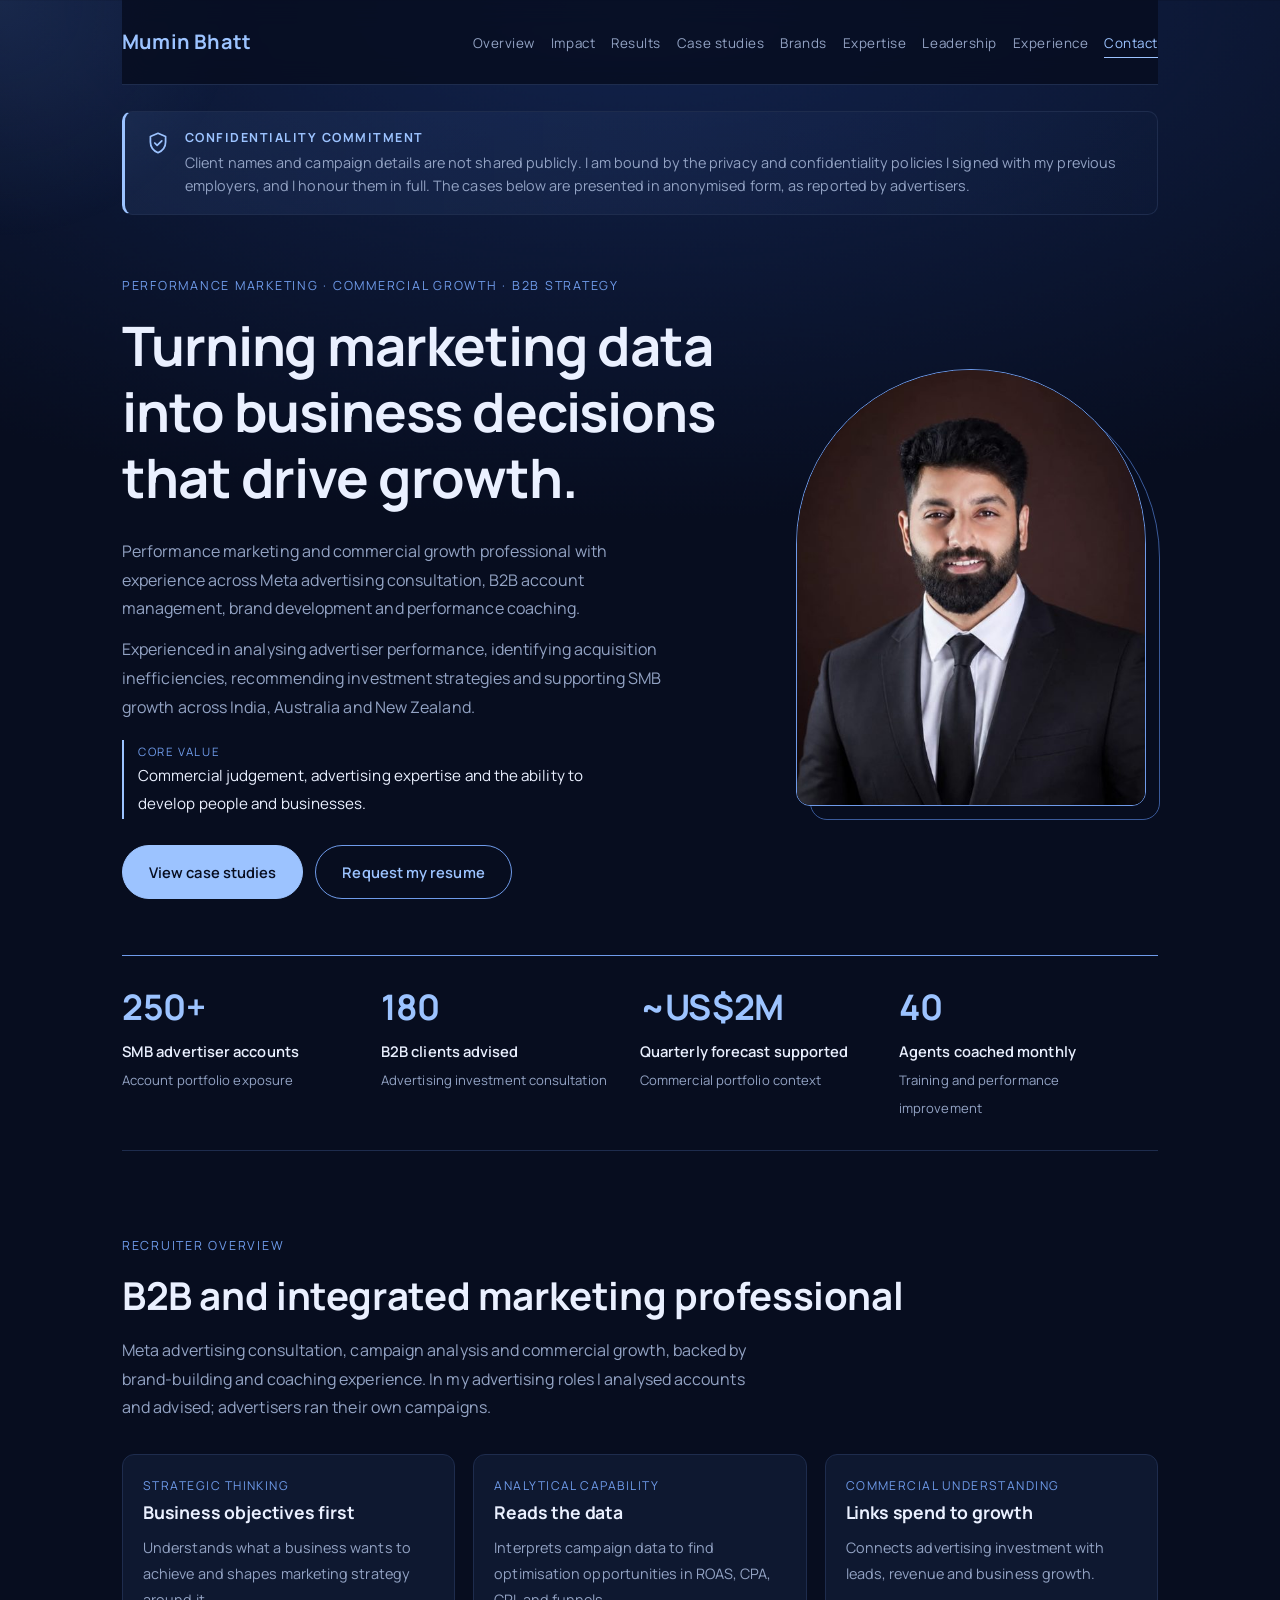
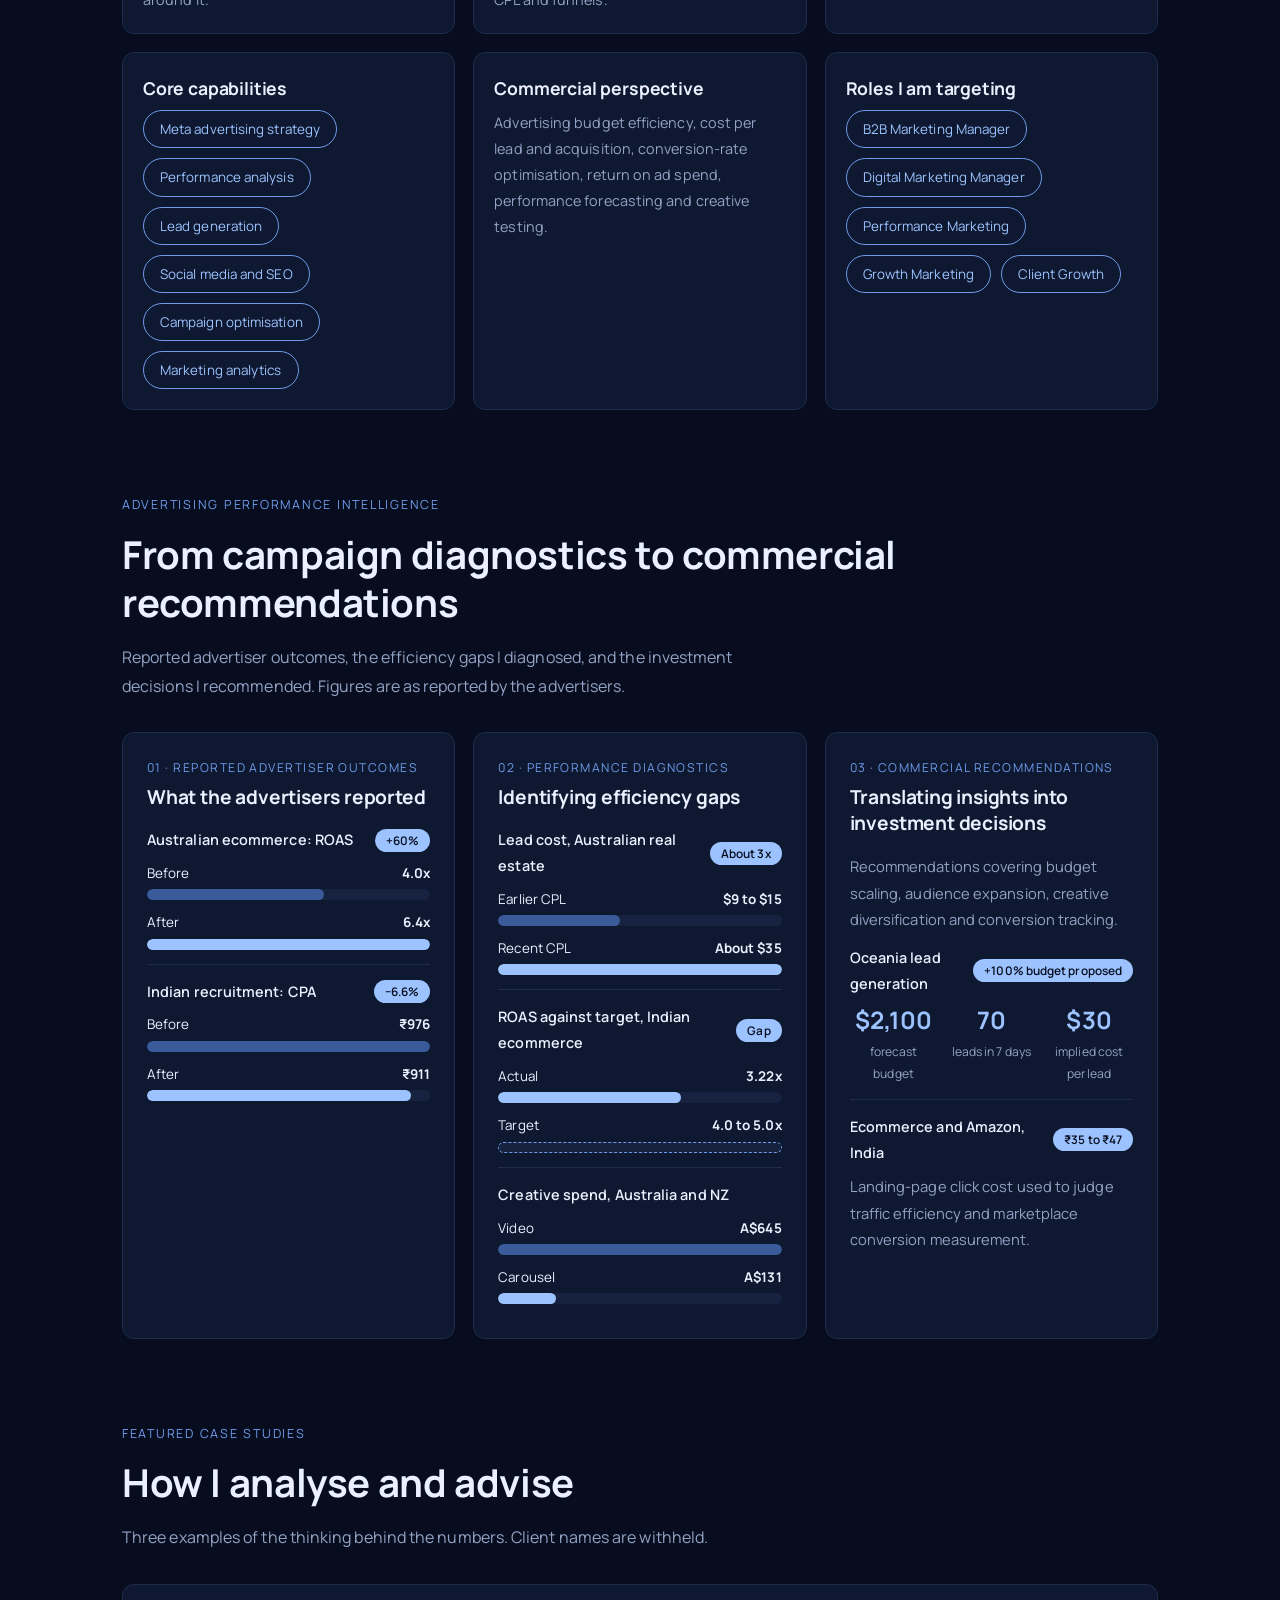
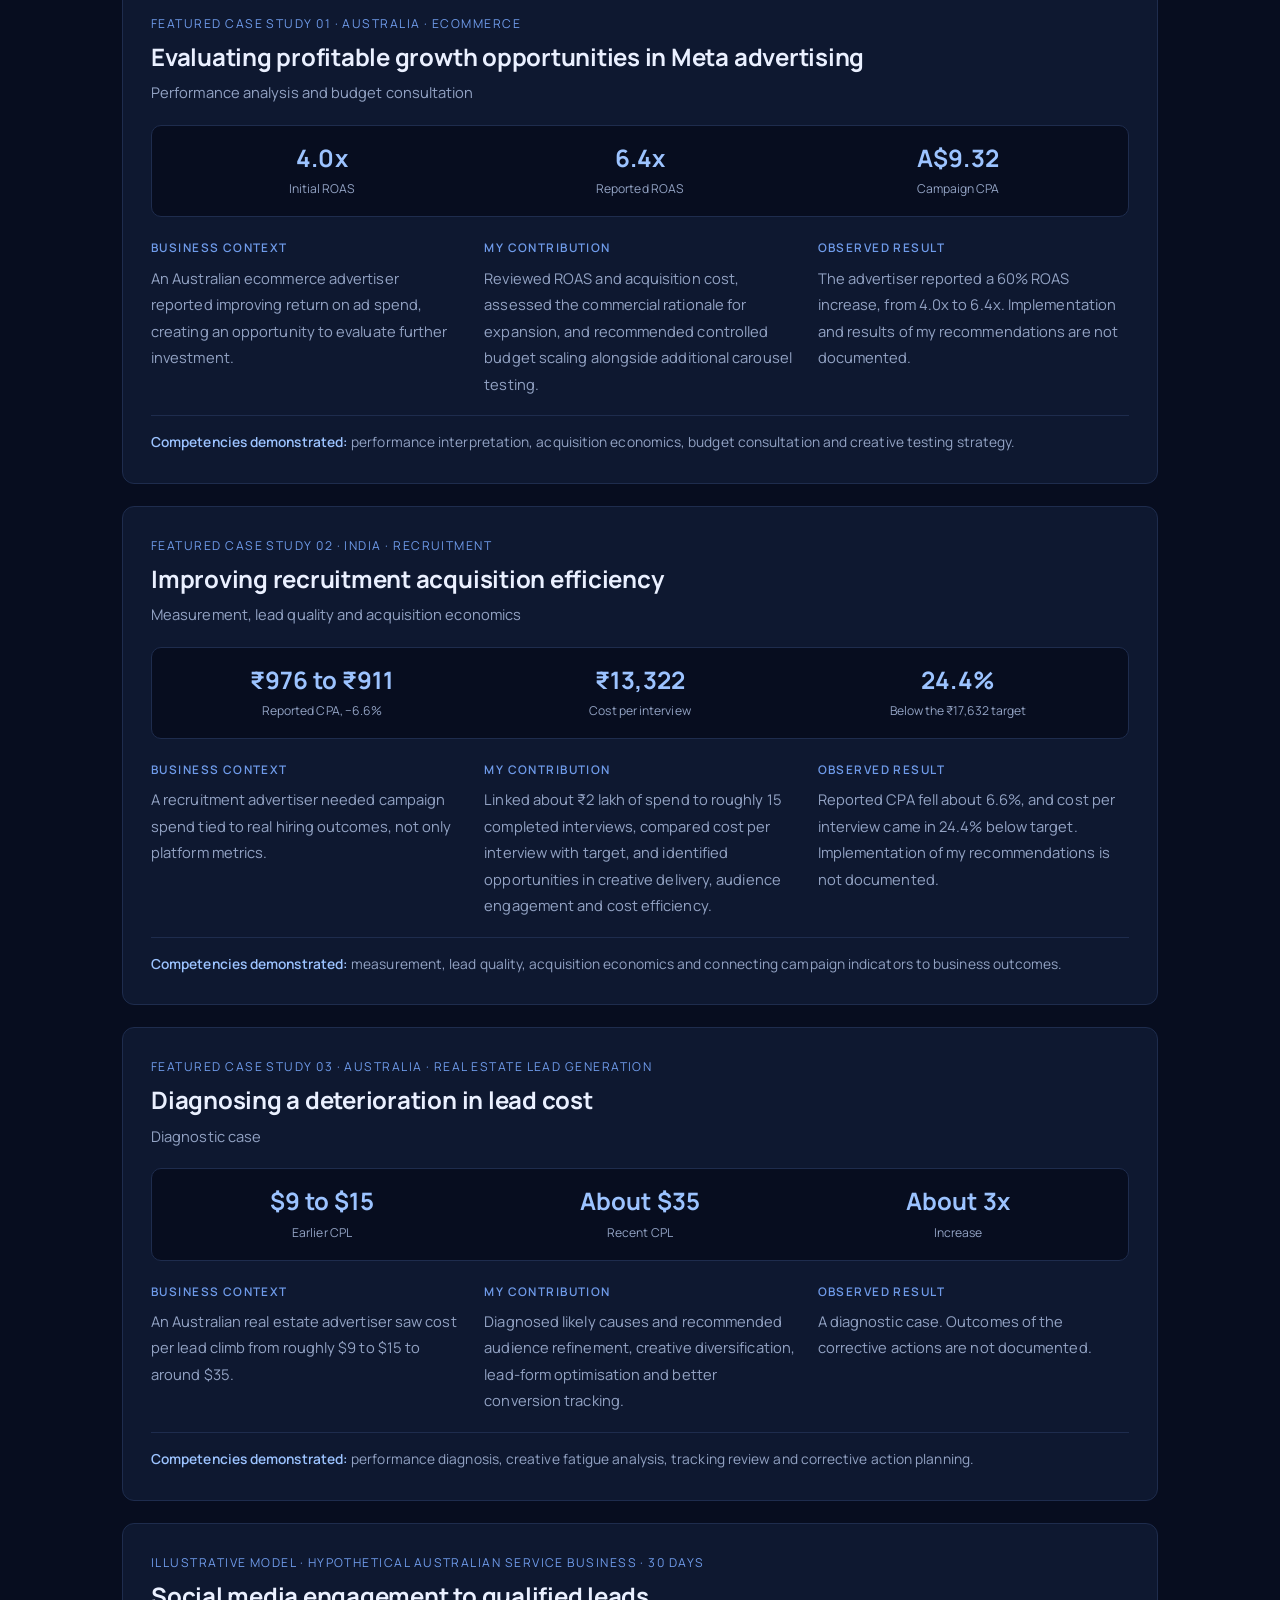
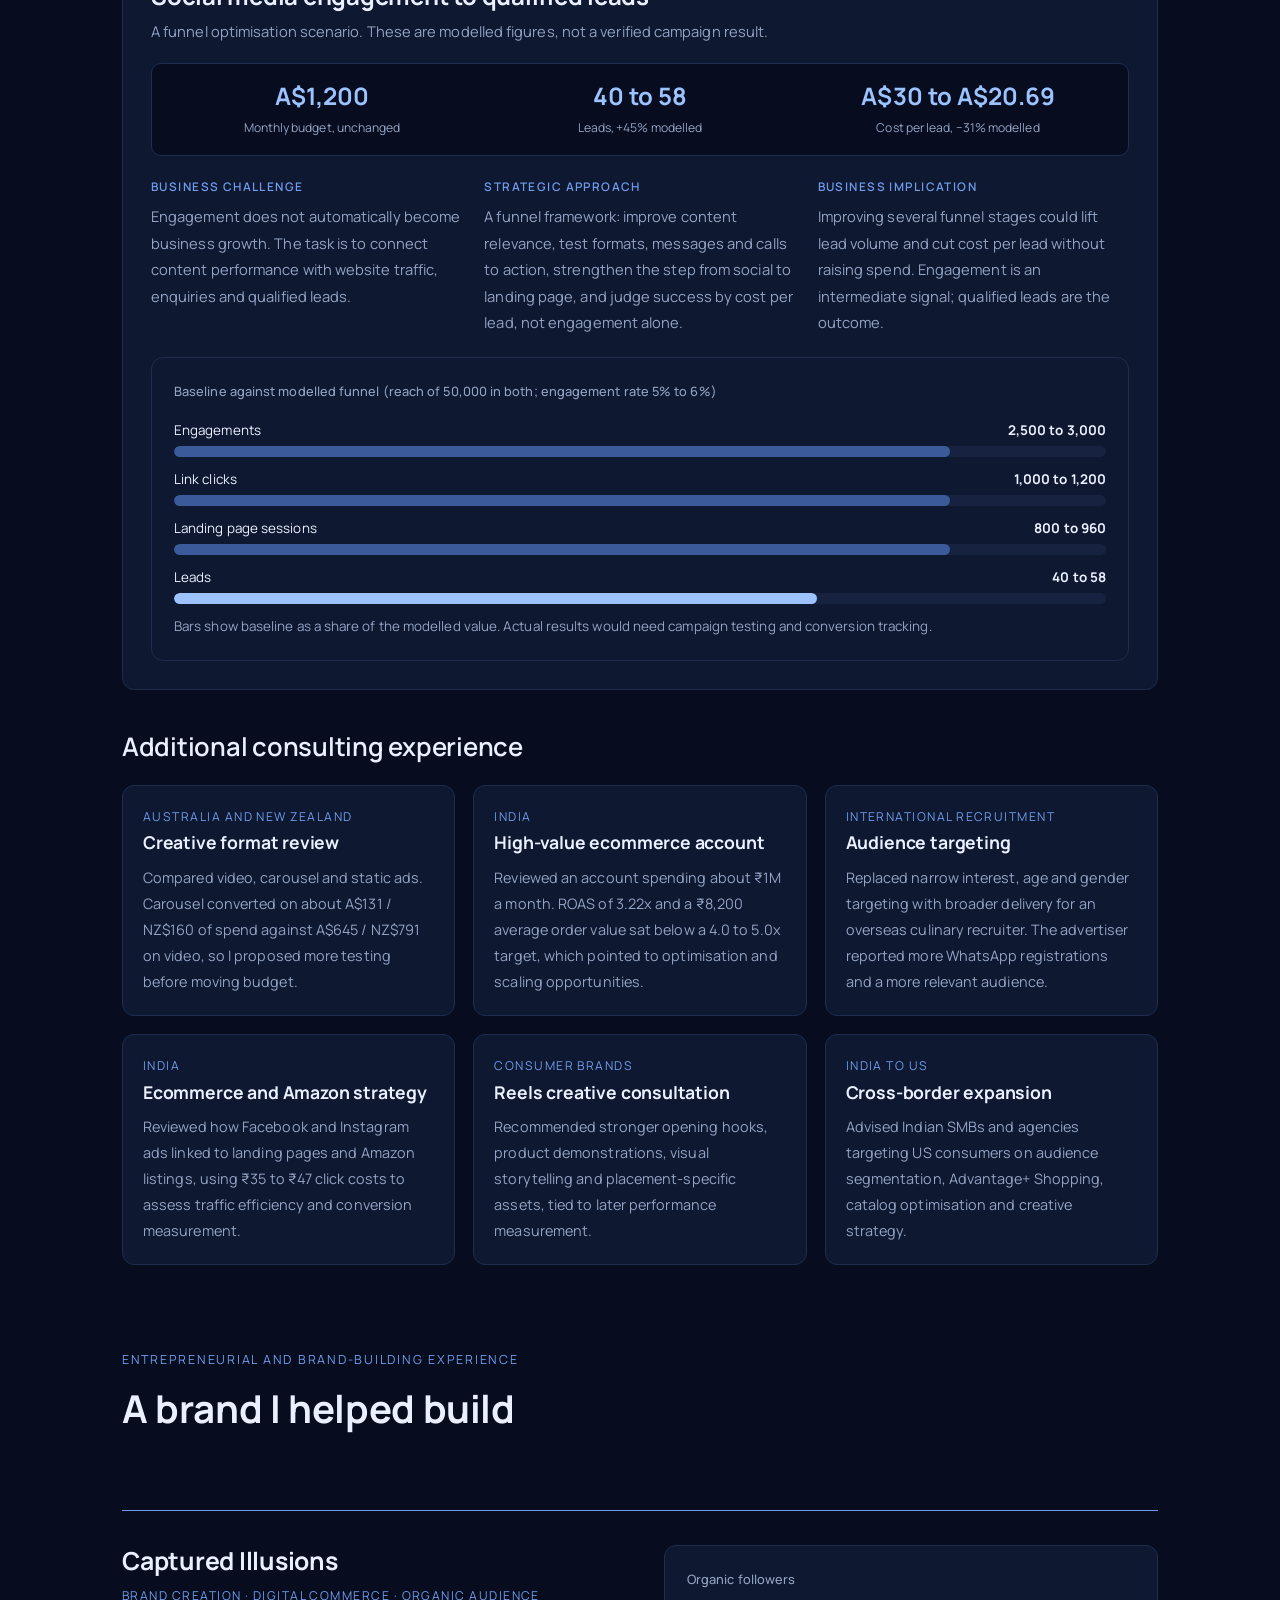
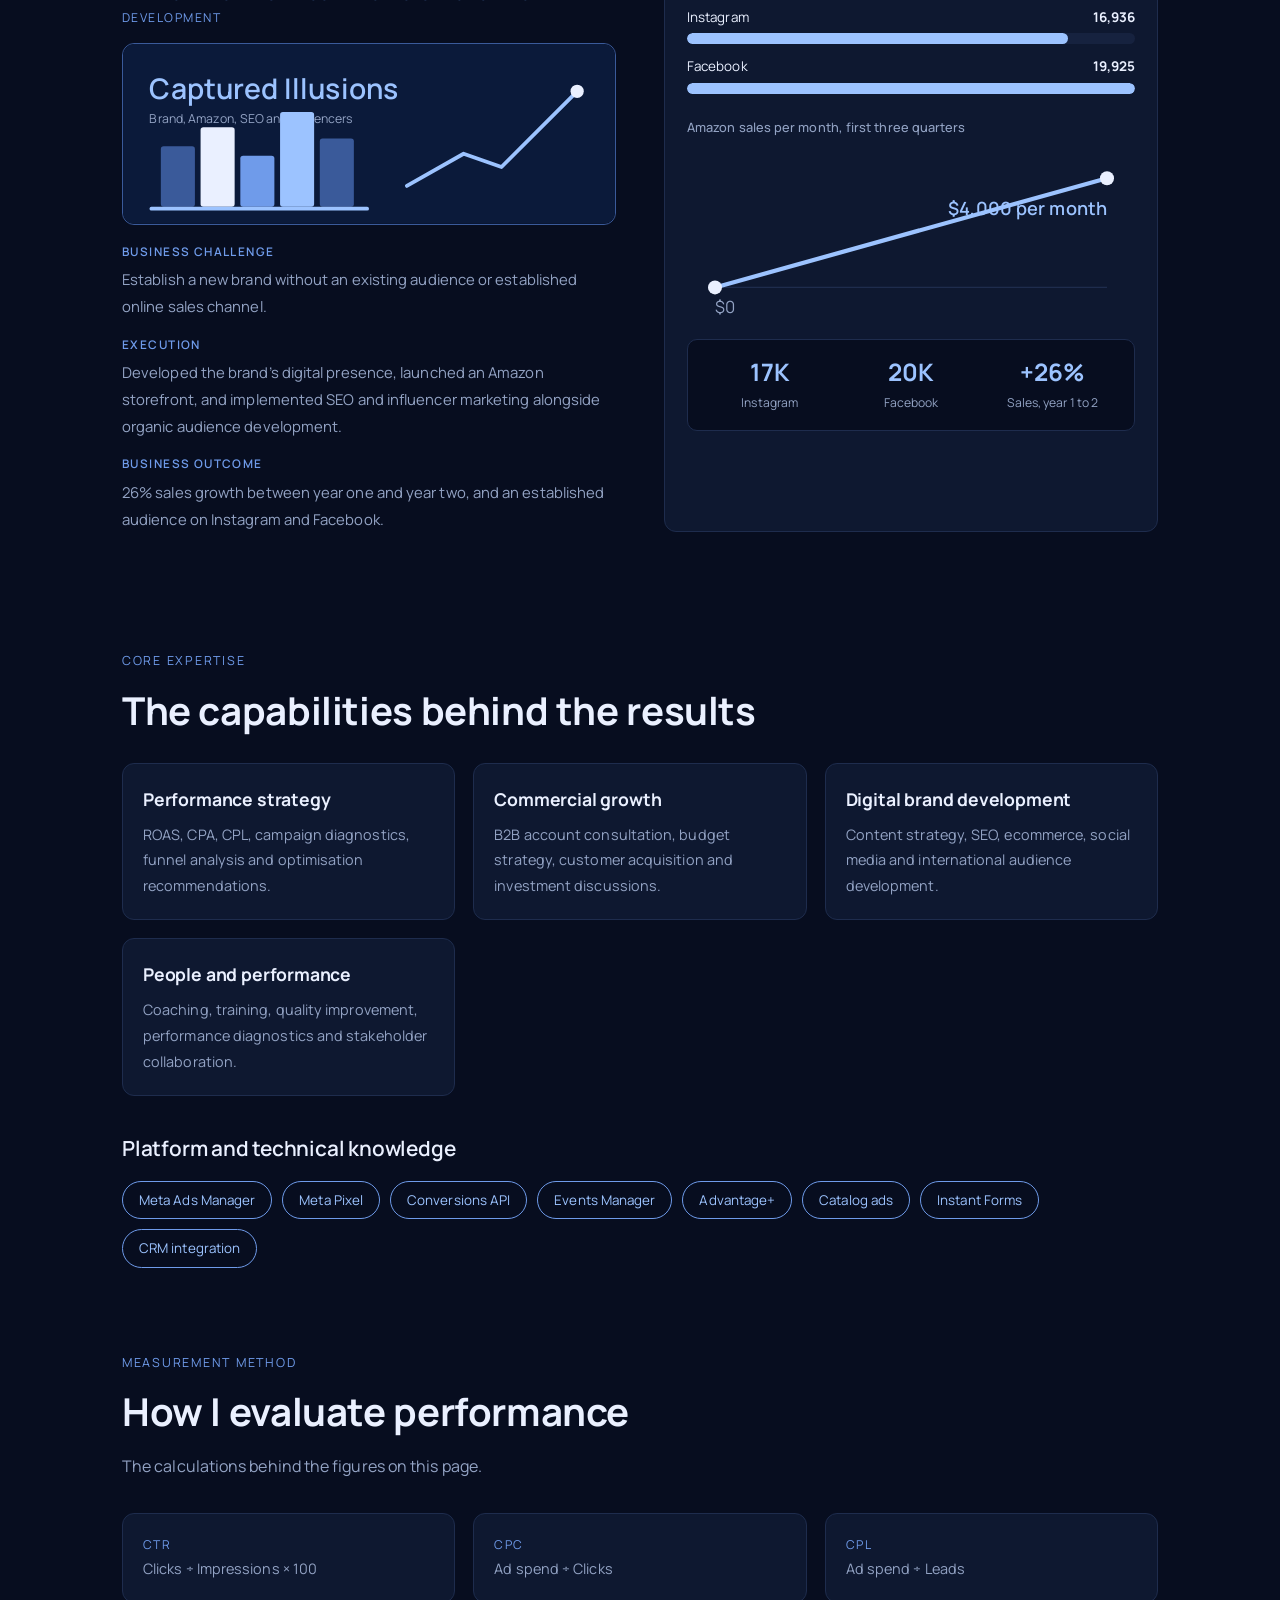
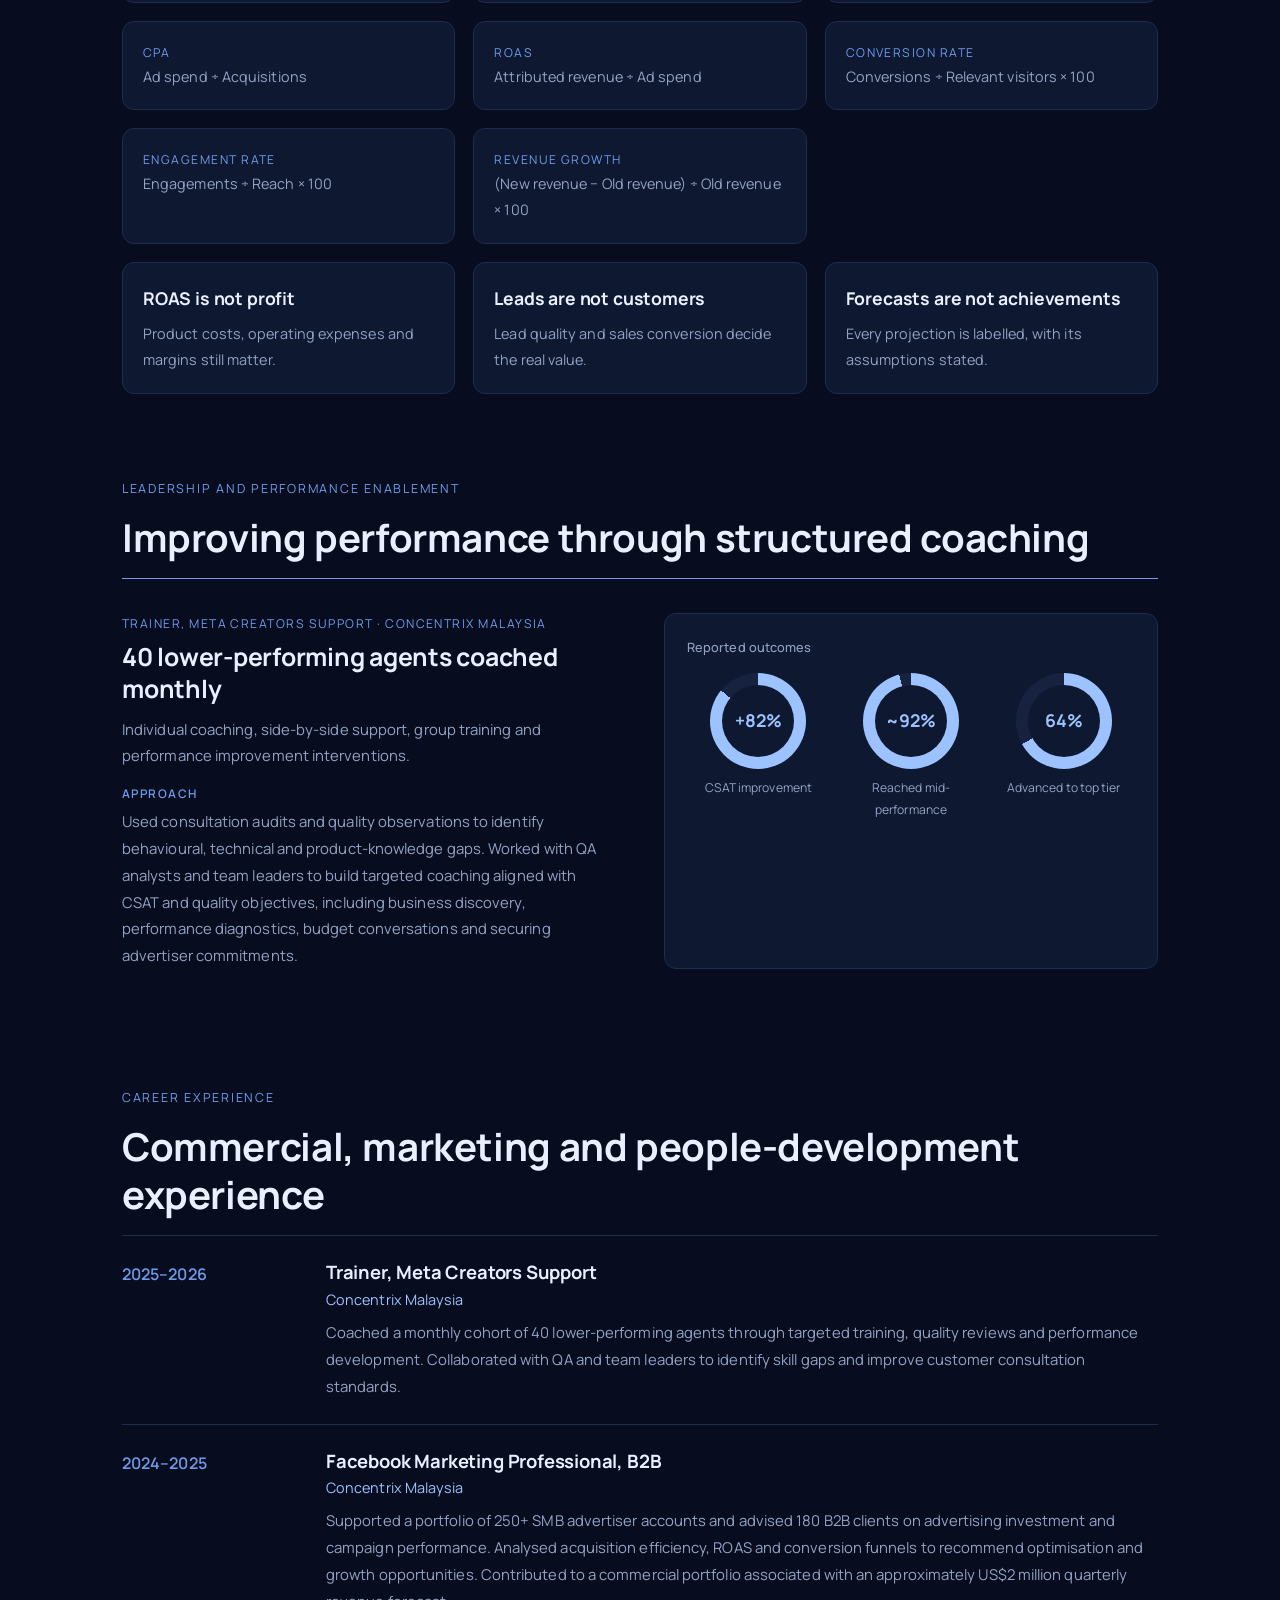
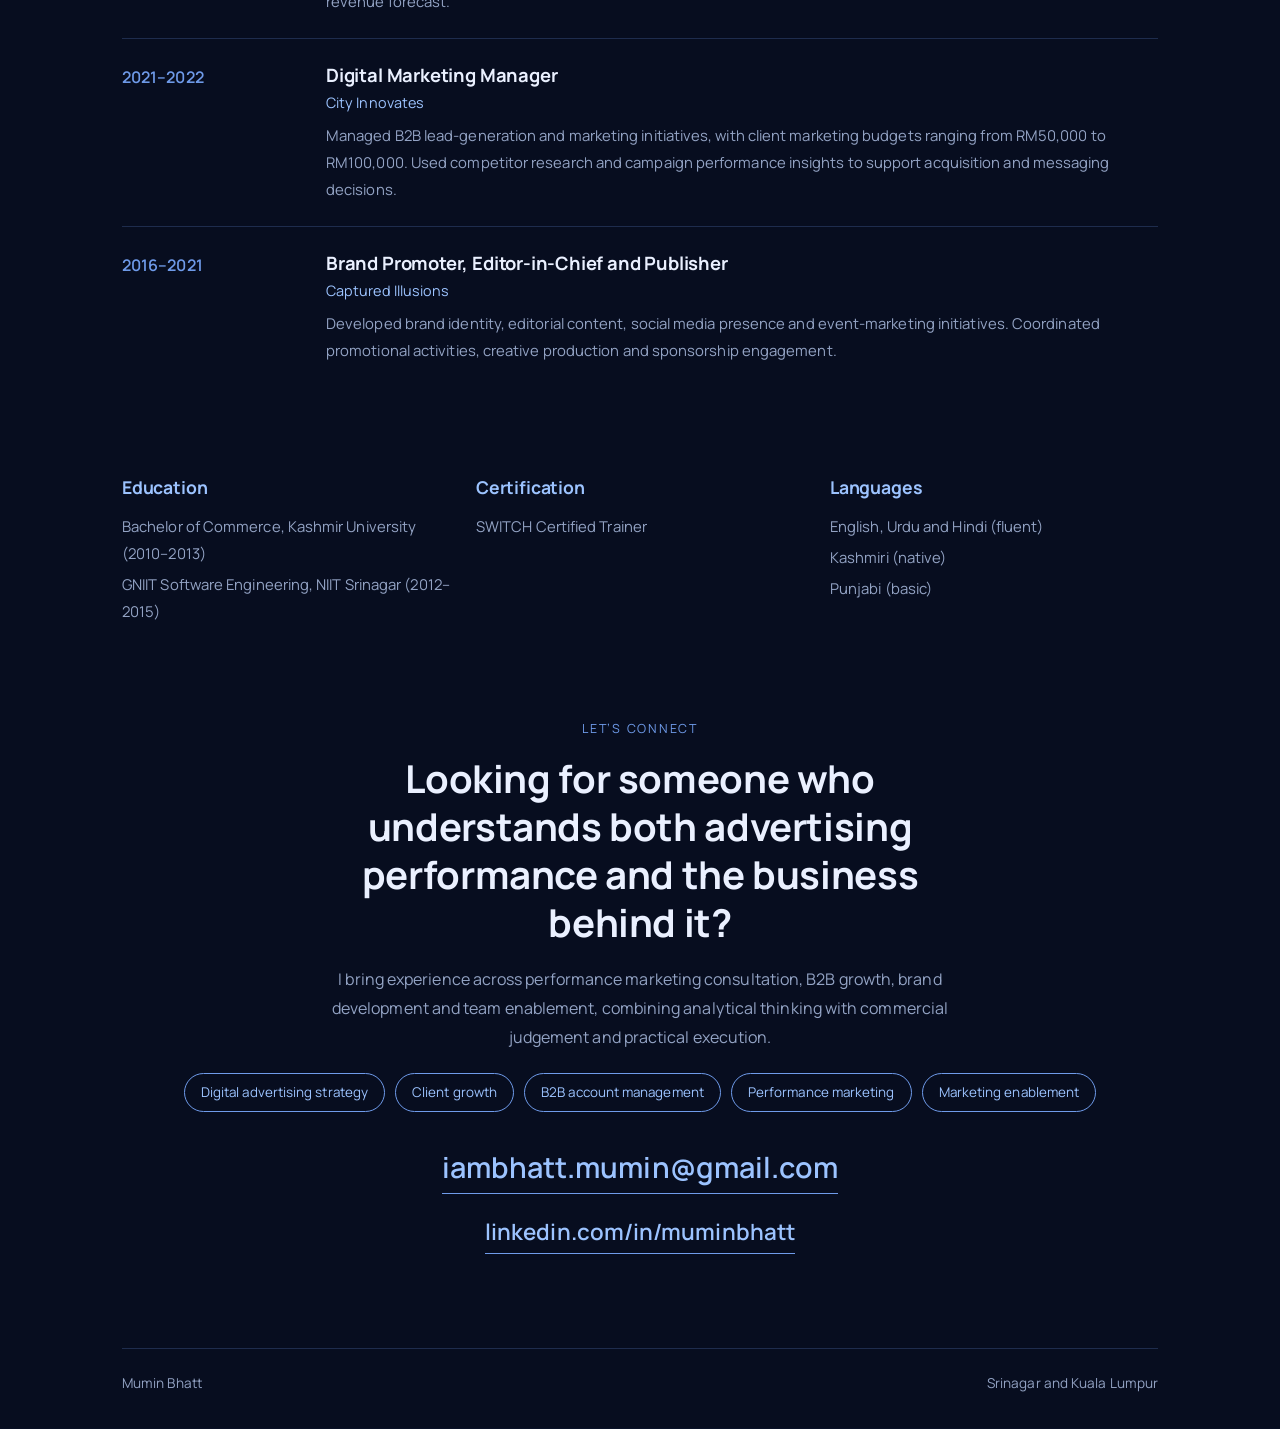
==== index.html @ 99e41622 "Publish portfolio website" ====
<!doctype html><html lang="en"><head><meta charset="utf-8"><meta name="viewport" content="width=device-width, initial-scale=1, viewport-fit=cover">
<meta name="description" content="Mumin Bhatt: performance marketing, commercial growth and B2B strategy portfolio.">
<title>Mumin Bhatt | Performance Marketing and Commercial Growth</title>
<link rel="preconnect" href="https://fonts.googleapis.com">
<link rel="preconnect" href="https://fonts.gstatic.com" crossorigin>
<link href="https://fonts.googleapis.com/css2?family=Manrope:wght@400;500;600;700&display=swap" rel="stylesheet">
<style>
:root{color-scheme:dark;--bg:#070D1F;--surface:#0E1830;--ink:#EAF0FF;--muted:#93A3C4;--line:#1E2C4D;--lake:#6F9BEA;--saffron:#9CC3FF;--dim:#3A5A9A;--track:#16223F;
box-sizing:border-box;padding-top:env(safe-area-inset-top,0px);padding-bottom:env(safe-area-inset-bottom,0px)}
html{scroll-padding-top:84px;scroll-behavior:smooth;background:var(--bg)}
*{box-sizing:border-box}
body{margin:0;color:var(--ink);font-family:Manrope,system-ui,-apple-system,"Segoe UI",Arial,sans-serif;line-height:1.8;letter-spacing:.005em;font-size:16px;background:radial-gradient(ellipse 90% 520px at 50% 0,#12234D 0,rgba(7,13,31,0) 100%),var(--bg)}
a{color:inherit}
:focus-visible{outline:3px solid var(--saffron);outline-offset:3px}
h1,h2,h3,.logo,.num{font-family:Manrope,system-ui,-apple-system,"Segoe UI",Arial,sans-serif;letter-spacing:-.01em}
svg text{font-family:Manrope,Arial,sans-serif}
.wrap{max-width:1080px;margin:0 auto;padding:0 22px}
header.top{display:flex;justify-content:space-between;align-items:center;padding:24px 0;flex-wrap:wrap;gap:10px;border-bottom:1px solid var(--line)}
.logo{font-weight:700;font-size:1.25rem;letter-spacing:.01em;text-decoration:none;color:var(--saffron)}
nav a{margin-left:16px;text-decoration:none;color:var(--muted);font-size:.84rem;letter-spacing:.04em}
nav a:hover{color:var(--saffron)}
.hero{display:grid;gap:40px;padding:60px 0 56px;align-items:center}
@media(min-width:840px){.hero{grid-template-columns:1.25fr .75fr}}
.kicker,.eyebrow{color:var(--lake);font-size:.78rem;letter-spacing:.14em;text-transform:uppercase;margin:0 0 14px}
.hero h1{font-size:clamp(2.1rem,5vw,3.4rem);font-weight:700;line-height:1.22;letter-spacing:-.02em;margin:0 0 26px}
.sub{color:var(--muted);max-width:56ch;margin:0 0 12px}
.core{border-left:2px solid var(--saffron);padding:2px 0 2px 14px;margin:18px 0 26px;color:var(--ink);max-width:56ch;font-size:.95rem}
.core span{display:block;color:var(--lake);font-size:.72rem;letter-spacing:.14em;text-transform:uppercase}
.btns{display:flex;gap:12px;flex-wrap:wrap}
.btn{display:inline-block;padding:13px 26px;border-radius:999px;font-weight:600;font-size:.92rem;text-decoration:none;border:1px solid var(--lake);color:var(--saffron)}
.btn.p{background:var(--saffron);border-color:var(--saffron);color:#070D1F}
.photo{position:relative;max-width:350px;margin:0 auto;width:100%}
.photo img{width:100%;height:auto;display:block;border-radius:175px 175px 14px 14px;border:1px solid var(--lake)}
.photo::after{content:"";position:absolute;inset:14px -14px -14px 14px;border:1px solid var(--dim);border-radius:185px 185px 18px 18px;z-index:-1}
.stats{display:grid;grid-template-columns:repeat(auto-fit,minmax(220px,1fr));border-top:1px solid var(--lake);border-bottom:1px solid var(--line)}
.stat{padding:28px 20px 28px 0}
.stat b{display:block;font-size:2.2rem;font-weight:700;color:var(--saffron);line-height:1.3;letter-spacing:-.01em;margin-bottom:8px}
.stat strong{display:block;font-size:.92rem;font-weight:600}
.stat span{color:var(--muted);font-size:.82rem}
section{padding:84px 0 0}
h2{font-size:clamp(1.7rem,4vw,2.4rem);font-weight:700;line-height:1.25;margin:0 0 16px}
.lede{color:var(--muted);max-width:64ch;margin:0 0 32px}
.grid{display:grid;gap:18px;grid-template-columns:repeat(auto-fit,minmax(300px,1fr))}
.card,.viz,.cs,.case{background:var(--surface);border:1px solid var(--line);border-radius:12px}
.card{padding:24px}
.card .n{color:var(--lake);font-size:.76rem;letter-spacing:.12em;text-transform:uppercase;margin:0 0 6px}
.card h3{font-size:1.2rem;font-weight:700;line-height:1.35;margin:0 0 16px}
.card p{color:var(--muted);font-size:.92rem;margin:0 0 12px}
.sec{border-top:1px solid var(--line);padding-top:14px;margin-top:14px}
.sec:first-of-type{border:0;padding:0;margin:0}
.sec h4{margin:0 0 8px;font-size:.9rem;font-weight:600;display:flex;align-items:center;justify-content:space-between;gap:8px}
.dl{color:#070D1F;background:var(--saffron);border-radius:999px;padding:1px 11px;font-size:.74rem;font-weight:600;white-space:nowrap}
.bar{margin:0 0 10px}
.bar .l{display:flex;justify-content:space-between;font-size:.84rem;margin-bottom:4px}
.bar .t{height:11px;background:var(--track);border-radius:6px;overflow:hidden}
.bar .f{height:100%;border-radius:6px}
.c0{background:var(--dim)}.c1{background:var(--saffron)}.c2{background:transparent;border:1px dashed var(--lake)}
.trio,.sb{display:grid;grid-template-columns:repeat(3,1fr);gap:10px;text-align:center}
.trio b,.sb b{display:block;font-size:1.5rem;font-weight:700;color:var(--saffron);line-height:1.35;margin-bottom:4px}
.trio span,.sb span{font-size:.76rem;color:var(--muted);display:block}
.cs{padding:28px;margin-bottom:22px}
.cs header{margin-bottom:18px}
.cs h3{font-size:1.5rem;font-weight:700;line-height:1.3;margin:6px 0 6px}
.cs .ps{color:var(--muted);font-size:.92rem}
.tag{color:var(--lake);font-size:.76rem;letter-spacing:.12em;text-transform:uppercase;display:block}
.sb{background:var(--bg);border:1px solid var(--line);border-radius:10px;padding:16px;margin-bottom:20px}
.cols{display:grid;gap:22px}
@media(min-width:840px){.cols{grid-template-columns:repeat(3,1fr)}}
.cols h4{margin:0 0 6px;color:var(--lake);font-size:.74rem;letter-spacing:.12em;text-transform:uppercase;font-weight:600}
.cols p{margin:0;color:var(--muted);font-size:.92rem}
.comp{margin:18px 0 0;padding-top:14px;border-top:1px solid var(--line);font-size:.86rem;color:var(--muted)}
.comp b{color:var(--saffron);font-weight:600}
.case{padding:20px}
.case h3{font-size:1.1rem;font-weight:700;line-height:1.35;margin:4px 0 10px}
.case p{margin:0;color:var(--muted);font-size:.9rem}
.proj{display:grid;gap:30px;padding:34px 0;border-top:1px solid var(--lake)}
@media(min-width:840px){.proj{grid-template-columns:1fr 1fr;gap:48px}}
.proj h3{font-size:1.55rem;font-weight:700;margin:0 0 8px;line-height:1.3}
.proj h4{margin:14px 0 4px;color:var(--lake);font-size:.74rem;letter-spacing:.12em;text-transform:uppercase;font-weight:600}
.proj p{margin:0;color:var(--muted);font-size:.93rem}
.ban{width:100%;height:auto;display:block;border-radius:12px;margin:0 0 16px;border:1px solid var(--dim)}
.viz{padding:22px}
.viz h5{margin:0 0 14px;font-size:.8rem;color:var(--muted);font-weight:500}
.viz svg{width:100%;height:auto;display:block}
.chips{display:flex;flex-wrap:wrap;gap:10px}
.chips span{border:1px solid var(--lake);color:var(--saffron);padding:6px 16px;border-radius:999px;font-size:.84rem}
.rings{display:grid;grid-template-columns:repeat(3,1fr);gap:10px;text-align:center}
.ring{width:96px;height:96px;border-radius:50%;margin:0 auto 8px;display:grid;place-items:center;--v:var(--t,0);background:conic-gradient(var(--saffron) 0 calc(var(--v)*1%),var(--track) 0)}
.ring i{width:72px;height:72px;border-radius:50%;background:var(--surface);display:grid;place-items:center;font-style:normal;font-weight:700;color:var(--saffron);font-size:1.1rem}
.rings span{font-size:.76rem;color:var(--muted);display:block}
.job{display:grid;gap:6px;padding:24px 0;border-top:1px solid var(--line)}
@media(min-width:840px){.job{grid-template-columns:170px 1fr;gap:34px}}
.job time{color:var(--lake);font-weight:600}
.job h3{margin:0 0 2px;font-size:1.15rem;font-weight:700;line-height:1.35}
.job .co{color:var(--saffron);font-size:.9rem;margin-bottom:6px}
.job p{margin:0;color:var(--muted);font-size:.93rem}
.two{display:grid;gap:26px}
@media(min-width:840px){.two{grid-template-columns:repeat(3,1fr)}}
.two h3{font-size:1.1rem;font-weight:700;margin:0 0 10px;color:var(--saffron)}
.two p{margin:0 0 4px;color:var(--muted);font-size:.93rem}
.contact{padding:90px 0 80px;text-align:center}
.contact h2{max-width:26ch;margin:0 auto 18px}
.contact .lede{margin:0 auto 22px}
.contact .chips{justify-content:center;margin-bottom:26px}
.contact a.big{display:inline-block;font-weight:600;font-size:clamp(1.2rem,4vw,1.8rem);color:var(--saffron);text-decoration:none;border-bottom:1px solid var(--lake);margin:4px 0 14px;word-break:break-word}
footer{border-top:1px solid var(--line);padding:22px 0 34px;color:var(--muted);font-size:.85rem;display:flex;justify-content:space-between;flex-wrap:wrap;gap:8px}
@media(prefers-reduced-motion:no-preference){.hero h1{animation:rise .8s ease-out both}@keyframes rise{from{opacity:0;transform:translateY(14px)}to{opacity:1;transform:none}}}

/* ---------- Motion and interaction ---------- */
@property --v{syntax:"<number>";inherits:false;initial-value:0}
header.top{position:sticky;top:env(safe-area-inset-top,0px);z-index:50;background:rgba(7,13,31,.82);-webkit-backdrop-filter:blur(12px);backdrop-filter:blur(12px);transition:box-shadow .3s}
header.top.stuck{box-shadow:0 10px 30px -18px rgba(0,0,0,.8)}
nav a{position:relative;padding:4px 0;transition:color .25s}
nav a::after{content:"";position:absolute;left:0;right:0;bottom:-2px;height:1px;background:var(--saffron);transform:scaleX(0);transform-origin:left;transition:transform .35s cubic-bezier(.2,.7,.2,1)}
nav a:hover::after,nav a.on::after{transform:scaleX(1)}
nav a.on{color:var(--saffron)}
#prog{position:fixed;top:0;left:0;height:3px;width:100%;z-index:60;background:linear-gradient(90deg,var(--lake),var(--saffron));transform:scaleX(0);transform-origin:left;pointer-events:none}
#glow{position:fixed;left:0;top:0;width:520px;height:520px;margin:-260px 0 0 -260px;border-radius:50%;pointer-events:none;z-index:0;background:radial-gradient(circle,rgba(111,155,234,.13),rgba(111,155,234,0) 65%);opacity:0;transition:opacity .4s;will-change:transform}
.wrap{position:relative;z-index:1}
.btn{position:relative;overflow:hidden;transition:transform .25s cubic-bezier(.2,.7,.2,1),box-shadow .25s,background .25s,color .25s,border-color .25s}
.btn:active{transform:scale(.97)!important}
.btn .rip{position:absolute;border-radius:50%;background:rgba(156,195,255,.45);transform:scale(0);animation:rip .65s ease-out forwards;pointer-events:none}
.btn.p .rip{background:rgba(7,13,31,.25)}
@keyframes rip{to{transform:scale(1);opacity:0}}
.card,.cs,.case,.viz{position:relative;transition:transform .35s cubic-bezier(.2,.7,.2,1),border-color .3s,box-shadow .35s}
.card::before,.cs::before,.case::before,.viz::before{content:"";position:absolute;inset:0;border-radius:inherit;pointer-events:none;opacity:0;transition:opacity .3s;background:radial-gradient(360px circle at var(--mx,50%) var(--my,50%),rgba(111,155,234,.14),rgba(111,155,234,0) 70%)}
.chips span{transition:background .25s,color .25s,transform .25s}
.job{transition:padding-left .3s cubic-bezier(.2,.7,.2,1),background .3s}
.job h3{transition:color .25s}
.contact a.big{transition:border-color .3s,letter-spacing .3s}
#top-btn{position:fixed;right:18px;bottom:18px;width:44px;height:44px;border-radius:50%;border:1px solid var(--lake);background:rgba(14,24,48,.9);color:var(--saffron);font-size:1.1rem;cursor:pointer;z-index:40;opacity:0;transform:translateY(12px);pointer-events:none;transition:opacity .3s,transform .3s,background .25s}
#top-btn.show{opacity:1;transform:none;pointer-events:auto}
@media(hover:hover){
  .btn:hover{transform:translateY(-2px);box-shadow:0 12px 26px -12px rgba(111,155,234,.7)}
  .btn.p:hover{background:#BBD6FF}
  .btn:not(.p):hover{background:rgba(111,155,234,.14);color:#fff}
  .card:hover,.cs:hover,.case:hover,.viz:hover{transform:translateY(-4px);border-color:var(--lake);box-shadow:0 18px 40px -22px rgba(111,155,234,.55)}
  .card:hover::before,.cs:hover::before,.case:hover::before,.viz:hover::before{opacity:1}
  .chips span:hover{background:var(--saffron);color:#070D1F;transform:translateY(-2px)}
  .job:hover{padding-left:12px;background:linear-gradient(90deg,rgba(111,155,234,.07),rgba(111,155,234,0))}
  .job:hover h3{color:var(--saffron)}
  .contact a.big:hover{border-color:var(--saffron);letter-spacing:.01em}
  #top-btn:hover{background:var(--saffron);color:#070D1F}
  #glow{opacity:1}
  .photo img{transition:transform .25s ease-out,box-shadow .35s}
  .photo:hover img{box-shadow:0 30px 60px -30px rgba(111,155,234,.6)}
}
@media(prefers-reduced-motion:no-preference){
  html.js .rv{opacity:0;transform:translateY(26px);transition:opacity .8s cubic-bezier(.2,.7,.2,1),transform .8s cubic-bezier(.2,.7,.2,1)}
  html.js .rv.in{opacity:1;transform:none}
  html.js .card.rv.in:hover,html.js .cs.rv.in:hover,html.js .case.rv.in:hover,html.js .viz.rv.in:hover{transform:translateY(-4px)}
  html.js .bar .f{transform:scaleX(0);transform-origin:left;transition:transform 1.2s cubic-bezier(.2,.7,.2,1) .25s}
  html.js .in .bar .f{transform:scaleX(1)}
  html.js .ring{--v:0;transition:--v 1.6s cubic-bezier(.2,.7,.2,1) .2s}
  html.js .in .ring{--v:var(--t)}
  .hero .kicker,.hero h1,.hero .sub,.hero .core,.hero .btns,.hero .photo{animation:rise .9s cubic-bezier(.2,.7,.2,1) both}
  .hero h1{animation-delay:.1s}.hero .sub{animation-delay:.2s}.hero .core{animation-delay:.3s}.hero .btns{animation-delay:.4s}.hero .photo{animation-delay:.25s}
  .photo::after{animation:float 7s ease-in-out infinite}
  @keyframes float{50%{transform:translate(-5px,5px)}}
}
@media(prefers-reduced-motion:reduce){#prog,#glow{display:none}}

@media(prefers-reduced-motion:no-preference){
  html.js .w{display:inline-block;opacity:0;transform:translateY(.55em);transition:opacity .7s cubic-bezier(.2,.7,.2,1),transform .7s cubic-bezier(.2,.7,.2,1);transition-delay:calc(var(--i)*65ms)}
  html.js .in .w,html.js .w.in{opacity:1;transform:none}
  .hero h1.sp{animation:none}
  .caret::after{content:"";display:inline-block;width:2px;height:.95em;background:var(--saffron);margin-left:3px;vertical-align:-.1em;animation:blink .9s steps(1) infinite}
  @keyframes blink{50%{opacity:0}}
}

.trust{display:flex;gap:14px;align-items:flex-start;margin:26px 0 0;padding:16px 20px;border:1px solid var(--line);border-left:3px solid var(--saffron);border-radius:10px;background:linear-gradient(90deg,rgba(111,155,234,.10),rgba(111,155,234,.02))}
.trust svg{flex:none;width:26px;height:26px;margin-top:2px}
.trust p{margin:0;font-size:.9rem;line-height:1.65;color:var(--muted)}
.trust b{color:var(--ink);display:block;font-size:.78rem;letter-spacing:.12em;text-transform:uppercase;color:var(--saffron);margin-bottom:2px}
@media(prefers-reduced-motion:no-preference){.trust{animation:rise .9s cubic-bezier(.2,.7,.2,1) .05s both}}
</style>
</head>
<body>
<div id="prog" aria-hidden="true"></div><div id="glow" aria-hidden="true"></div>
<div class="wrap">
<header class="top">
  <a class="logo" href="#top">Mumin Bhatt</a>
  <nav><a href="#overview">Overview</a><a href="#impact">Impact</a><a href="#results">Results</a><a href="#cases">Case studies</a><a href="#brands">Brands</a><a href="#expertise">Expertise</a><a href="#leadership">Leadership</a><a href="#experience">Experience</a><a href="#contact">Contact</a></nav>
</header>

<main id="top">
<div class="trust" role="note"><svg viewBox="0 0 24 24" fill="none" stroke="#9CC3FF" stroke-width="1.6" stroke-linecap="round" stroke-linejoin="round" aria-hidden="true"><path d="M12 3l7 3v5c0 4.5-3 8.2-7 10-4-1.8-7-5.5-7-10V6l7-3z"/><path d="M9 12l2.2 2.2L15.5 10"/></svg><p><b>Confidentiality commitment</b>Client names and campaign details are not shared publicly. I am bound by the privacy and confidentiality policies I signed with my previous employers, and I honour them in full. The cases below are presented in anonymised form, as reported by advertisers.</p></div>
<div class="hero">
  <div>
    <p class="kicker">Performance Marketing · Commercial Growth · B2B Strategy</p>
    <h1>Turning marketing data into business decisions that drive growth.</h1>
    <p class="sub">Performance marketing and commercial growth professional with experience across Meta advertising consultation, B2B account management, brand development and performance coaching.</p>
    <p class="sub">Experienced in analysing advertiser performance, identifying acquisition inefficiencies, recommending investment strategies and supporting SMB growth across India, Australia and New Zealand.</p>
    <div class="core"><span>Core value</span>Commercial judgement, advertising expertise and the ability to develop people and businesses.</div>
    <div class="btns">
      <a class="btn p" href="#cases">View case studies</a>
      <a class="btn" href="https://wa.me/60175759879?text=Hi%20Mumin%2C%20I%27d%20like%20to%20request%20your%20resume." target="_blank" rel="noopener">Request my resume</a>
    </div>
  </div>
  <div class="photo"><img src="[data-uri]" alt="Portrait of Mumin Bhatt in a black suit" width="520" height="650"></div>
</div>

<div class="stats" id="impact" aria-label="Professional impact at a glance">
  <div class="stat"><b>250+</b><strong>SMB advertiser accounts</strong><span>Account portfolio exposure</span></div>
  <div class="stat"><b>180</b><strong>B2B clients advised</strong><span>Advertising investment consultation</span></div>
  <div class="stat"><b>~US$2M</b><strong>Quarterly forecast supported</strong><span>Commercial portfolio context</span></div>
  <div class="stat"><b>40</b><strong>Agents coached monthly</strong><span>Training and performance improvement</span></div>
</div>

<section id="overview">
  <p class="eyebrow">Recruiter overview</p>
  <h2>B2B and integrated marketing professional</h2>
  <p class="lede">Meta advertising consultation, campaign analysis and commercial growth, backed by brand-building and coaching experience. In my advertising roles I analysed accounts and advised; advertisers ran their own campaigns.</p>
  <div class="grid">
    <div class="case"><span class="tag">Strategic thinking</span><h3>Business objectives first</h3><p>Understands what a business wants to achieve and shapes marketing strategy around it.</p></div>
    <div class="case"><span class="tag">Analytical capability</span><h3>Reads the data</h3><p>Interprets campaign data to find optimisation opportunities in ROAS, CPA, CPL and funnels.</p></div>
    <div class="case"><span class="tag">Commercial understanding</span><h3>Links spend to growth</h3><p>Connects advertising investment with leads, revenue and business growth.</p></div>
  </div>
  <div class="grid" style="margin-top:18px">
    <div class="case"><h3>Core capabilities</h3><div class="chips"><span>Meta advertising strategy</span><span>Performance analysis</span><span>Lead generation</span><span>Social media and SEO</span><span>Campaign optimisation</span><span>Marketing analytics</span></div></div>
    <div class="case"><h3>Commercial perspective</h3><p>Advertising budget efficiency, cost per lead and acquisition, conversion-rate optimisation, return on ad spend, performance forecasting and creative testing.</p></div>
    <div class="case"><h3>Roles I am targeting</h3><div class="chips"><span>B2B Marketing Manager</span><span>Digital Marketing Manager</span><span>Performance Marketing</span><span>Growth Marketing</span><span>Client Growth</span></div></div>
  </div>
</section>

<section id="results">
  <p class="eyebrow">Advertising performance intelligence</p>
  <h2>From campaign diagnostics to commercial recommendations</h2>
  <p class="lede">Reported advertiser outcomes, the efficiency gaps I diagnosed, and the investment decisions I recommended. Figures are as reported by the advertisers.</p>
  <div class="grid" id="res"></div>
</section>

<section id="cases">
  <p class="eyebrow">Featured case studies</p>
  <h2>How I analyse and advise</h2>
  <p class="lede">Three examples of the thinking behind the numbers. Client names are withheld.</p>
  <div id="feat"></div>
  <article class="cs">
    <header><span class="tag">Illustrative model · Hypothetical Australian service business · 30 days</span><h3>Social media engagement to qualified leads</h3><span class="ps">A funnel optimisation scenario. These are modelled figures, not a verified campaign result.</span></header>
    <div class="sb"><div><b>A$1,200</b><span>Monthly budget, unchanged</span></div><div><b>40 to 58</b><span>Leads, +45% modelled</span></div><div><b>A$30 to A$20.69</b><span>Cost per lead, −31% modelled</span></div></div>
    <div class="cols">
      <div><h4>Business challenge</h4><p>Engagement does not automatically become business growth. The task is to connect content performance with website traffic, enquiries and qualified leads.</p></div>
      <div><h4>Strategic approach</h4><p>A funnel framework: improve content relevance, test formats, messages and calls to action, strengthen the step from social to landing page, and judge success by cost per lead, not engagement alone.</p></div>
      <div><h4>Business implication</h4><p>Improving several funnel stages could lift lead volume and cut cost per lead without raising spend. Engagement is an intermediate signal; qualified leads are the outcome.</p></div>
    </div>
    <div class="viz" style="margin-top:22px">
      <h5>Baseline against modelled funnel (reach of 50,000 in both; engagement rate 5% to 6%)</h5>
      <div class="bar"><div class="l"><span>Engagements</span><b>2,500 to 3,000</b></div><div class="t"><div class="f c0" style="width:83.3%"></div></div></div>
      <div class="bar"><div class="l"><span>Link clicks</span><b>1,000 to 1,200</b></div><div class="t"><div class="f c0" style="width:83.3%"></div></div></div>
      <div class="bar"><div class="l"><span>Landing page sessions</span><b>800 to 960</b></div><div class="t"><div class="f c0" style="width:83.3%"></div></div></div>
      <div class="bar"><div class="l"><span>Leads</span><b>40 to 58</b></div><div class="t"><div class="f c1" style="width:69%"></div></div></div>
      <p style="margin:10px 0 0;color:var(--muted);font-size:.84rem">Bars show baseline as a share of the modelled value. Actual results would need campaign testing and conversion tracking.</p>
    </div>
  </article>
  <h3 style="font-size:1.6rem;font-weight:600;margin:34px 0 14px">Additional consulting experience</h3>
  <div class="grid" id="more"></div>
</section>

<section id="brands">
  <p class="eyebrow">Entrepreneurial and brand-building experience</p>
  <h2>A brand I helped build</h2>
  <p class="lede">Direct brand-building work, beyond account reviews.</p>

  <article class="proj">
    <div>
      <h3>Captured Illusions</h3>
      <span class="tag">Brand creation · Digital commerce · Organic audience development</span>
      <svg class="ban" style="margin-top:14px" viewBox="0 0 520 190" role="img" aria-label="Illustration of books and a rising arrow"><rect width="520" height="190" rx="12" fill="#0B1A3A"/><text x="28" y="58" font-size="30" font-weight="600" fill="#9CC3FF" font-family="Cormorant Garamond,Georgia,serif">Captured Illusions</text><text x="28" y="84" font-size="13" fill="#93A3C4" font-family="Inter,Arial,sans-serif">Brand, Amazon, SEO and influencers</text><g><rect x="40" y="108" width="36" height="64" rx="3" fill="#3A5A9A"/><rect x="82" y="88" width="36" height="84" rx="3" fill="#EAF0FF"/><rect x="124" y="118" width="36" height="54" rx="3" fill="#6F9BEA"/><rect x="166" y="72" width="36" height="100" rx="3" fill="#9CC3FF"/><rect x="208" y="100" width="36" height="72" rx="3" fill="#3A5A9A"/></g><rect x="28" y="172" width="232" height="4" rx="2" fill="#9CC3FF"/><path d="M300 150 L360 116 L400 130 L480 50" fill="none" stroke="#9CC3FF" stroke-width="4" stroke-linecap="round" stroke-linejoin="round"/><circle cx="480" cy="50" r="7" fill="#EAF0FF"/></svg>
      <h4>Business challenge</h4><p>Establish a new brand without an existing audience or established online sales channel.</p>
      <h4>Execution</h4><p>Developed the brand’s digital presence, launched an Amazon storefront, and implemented SEO and influencer marketing alongside organic audience development.</p>
      <h4>Business outcome</h4><p>26% sales growth between year one and year two, and an established audience on Instagram and Facebook.</p>
    </div>
    <div class="viz">
      <h5>Organic followers</h5>
      <div class="bar"><div class="l"><span>Instagram</span><b>17,000</b></div><div class="t"><div class="f c1" style="width:85%"></div></div></div>
      <div class="bar"><div class="l"><span>Facebook</span><b>20,000</b></div><div class="t"><div class="f c1" style="width:100%"></div></div></div>
      <h5 style="margin-top:22px">Amazon sales per month, first three quarters</h5>
      <svg viewBox="0 0 320 120" role="img" aria-label="Line rising from zero to 4,000 dollars per month"><line x1="20" y1="96" x2="300" y2="96" stroke="#1E2C4D"/><path d="M20 96 L300 18" stroke="#9CC3FF" stroke-width="3" fill="none" stroke-linecap="round"/><circle cx="20" cy="96" r="5" fill="#EAF0FF"/><circle cx="300" cy="18" r="5" fill="#EAF0FF"/><text x="20" y="114" font-size="12" fill="#93A3C4" font-family="Inter,Arial,sans-serif">$0</text><text x="300" y="44" font-size="13" font-weight="600" text-anchor="end" fill="#9CC3FF" font-family="Inter,Arial,sans-serif">$4,000 per month</text></svg>
      <div class="sb" style="margin:18px 0 0;grid-template-columns:repeat(3,1fr)"><div><b>17K</b><span>Instagram</span></div><div><b>20K</b><span>Facebook</span></div><div><b>+26%</b><span>Sales, year 1 to 2</span></div></div>
    </div>
  </article>
</section>

<section id="expertise">
  <p class="eyebrow">Core expertise</p>
  <h2>The capabilities behind the results</h2>
  <div class="grid" style="margin-top:28px">
    <div class="case"><h3>Performance strategy</h3><p>ROAS, CPA, CPL, campaign diagnostics, funnel analysis and optimisation recommendations.</p></div>
    <div class="case"><h3>Commercial growth</h3><p>B2B account consultation, budget strategy, customer acquisition and investment discussions.</p></div>
    <div class="case"><h3>Digital brand development</h3><p>Content strategy, SEO, ecommerce, social media and international audience development.</p></div>
    <div class="case"><h3>People and performance</h3><p>Coaching, training, quality improvement, performance diagnostics and stakeholder collaboration.</p></div>
  </div>
  <h3 style="font-size:1.3rem;font-weight:600;margin:34px 0 14px">Platform and technical knowledge</h3>
  <div class="chips"><span>Meta Ads Manager</span><span>Meta Pixel</span><span>Conversions API</span><span>Events Manager</span><span>Advantage+</span><span>Catalog ads</span><span>Instant Forms</span><span>CRM integration</span></div>
</section>

<section id="method">
  <p class="eyebrow">Measurement method</p>
  <h2>How I evaluate performance</h2>
  <p class="lede">The calculations behind the figures on this page.</p>
  <div class="grid"><div class="case"><span class="tag">CTR</span><p>Clicks ÷ Impressions × 100</p></div><div class="case"><span class="tag">CPC</span><p>Ad spend ÷ Clicks</p></div><div class="case"><span class="tag">CPL</span><p>Ad spend ÷ Leads</p></div><div class="case"><span class="tag">CPA</span><p>Ad spend ÷ Acquisitions</p></div><div class="case"><span class="tag">ROAS</span><p>Attributed revenue ÷ Ad spend</p></div><div class="case"><span class="tag">Conversion rate</span><p>Conversions ÷ Relevant visitors × 100</p></div><div class="case"><span class="tag">Engagement rate</span><p>Engagements ÷ Reach × 100</p></div><div class="case"><span class="tag">Revenue growth</span><p>(New revenue − Old revenue) ÷ Old revenue × 100</p></div></div>
  <div class="grid" style="margin-top:18px">
    <div class="case"><h3>ROAS is not profit</h3><p>Product costs, operating expenses and margins still matter.</p></div>
    <div class="case"><h3>Leads are not customers</h3><p>Lead quality and sales conversion decide the real value.</p></div>
    <div class="case"><h3>Forecasts are not achievements</h3><p>Every projection is labelled, with its assumptions stated.</p></div>
  </div>
</section>

<section id="leadership">
  <p class="eyebrow">Leadership and performance enablement</p>
  <h2>Improving performance through structured coaching</h2>
  <article class="proj">
    <div>
      <span class="tag">Trainer, Meta Creators Support · Concentrix Malaysia</span>
      <h3 style="margin-top:6px">40 lower-performing agents coached monthly</h3>
      <p style="margin-top:10px">Individual coaching, side-by-side support, group training and performance improvement interventions.</p>
      <h4>Approach</h4>
      <p>Used consultation audits and quality observations to identify behavioural, technical and product-knowledge gaps. Worked with QA analysts and team leaders to build targeted coaching aligned with CSAT and quality objectives, including business discovery, performance diagnostics, budget conversations and securing advertiser commitments.</p>
    </div>
    <div class="viz">
      <h5>Reported outcomes</h5>
      <div class="rings">
        <div><div class="ring" style="--t:86"><i>+86%</i></div><span>CSAT improvement</span></div>
        <div><div class="ring" style="--t:96"><i>~96%</i></div><span>Reached mid-performance</span></div>
        <div><div class="ring" style="--t:67"><i>67%</i></div><span>Advanced to top tier</span></div>
      </div>
    </div>
  </article>
</section>

<section id="experience">
  <p class="eyebrow">Career experience</p>
  <h2>Commercial, marketing and people-development experience</h2>
  <div class="job"><time>2025–2026</time><div><h3>Trainer, Meta Creators Support</h3><div class="co">Concentrix Malaysia</div><p>Coached a monthly cohort of 40 lower-performing agents through targeted training, quality reviews and performance development. Collaborated with QA and team leaders to identify skill gaps and improve customer consultation standards.</p></div></div>
  <div class="job"><time>2024–2025</time><div><h3>Facebook Marketing Professional, B2B</h3><div class="co">Concentrix Malaysia</div><p>Supported a portfolio of 250+ SMB advertiser accounts and advised 180 B2B clients on advertising investment and campaign performance. Analysed acquisition efficiency, ROAS and conversion funnels to recommend optimisation and growth opportunities. Contributed to a commercial portfolio associated with an approximately US$2 million quarterly revenue forecast.</p></div></div>
  <div class="job"><time>2021–2022</time><div><h3>Digital Marketing Manager</h3><div class="co">City Innovates</div><p>Managed B2B lead-generation and marketing initiatives, with client marketing budgets ranging from RM50,000 to RM100,000. Used competitor research and campaign performance insights to support acquisition and messaging decisions.</p></div></div>
  <div class="job"><time>2016–2021</time><div><h3>Brand Promoter, Editor-in-Chief and Publisher</h3><div class="co">Captured Illusions</div><p>Developed brand identity, editorial content, social media presence and event-marketing initiatives. Coordinated promotional activities, creative production and sponsorship engagement.</p></div></div>
</section>

<section>
  <div class="two">
    <div><h3>Education</h3><p>Bachelor of Commerce, Kashmir University (2010–2013)</p><p>GNIIT Software Engineering, NIIT Srinagar (2012–2015)</p></div>
    <div><h3>Certification</h3><p>SWITCH Certified Trainer</p></div>
    <div><h3>Languages</h3><p>English, Urdu and Hindi (fluent)</p><p>Kashmiri (native)</p><p>Punjabi (basic)</p></div>
  </div>
</section>

<section class="contact" id="contact">
  <p class="eyebrow">Let’s connect</p>
  <h2>Looking for someone who understands both advertising performance and the business behind it?</h2>
  <p class="lede">I bring experience across performance marketing consultation, B2B growth, brand development and team enablement, combining analytical thinking with commercial judgement and practical execution.</p>
  <div class="chips"><span>Digital advertising strategy</span><span>Client growth</span><span>B2B account management</span><span>Performance marketing</span><span>Marketing enablement</span></div>
  <a class="big" href="mailto:iambhatt.mumin@gmail.com">iambhatt.mumin@gmail.com</a><br>
  <a class="big" style="font-size:1.4rem" href="https://www.linkedin.com/in/muminbhatt" rel="noopener">linkedin.com/in/muminbhatt</a>
</section>
</main>
<footer><span>Mumin Bhatt</span><span>Srinagar and Kuala Lumpur</span></footer>
</div>

<script>
function bars(b){var m=Math.max.apply(null,b.map(function(x){return x[2]}));return b.map(function(x){return '<div class="bar"><div class="l"><span>'+x[0]+'</span><b>'+x[1]+'</b></div><div class="t"><div class="f c'+x[3]+'" style="width:'+Math.max(x[2]/m*100,4)+'%"></div></div></div>'}).join('')}
function sec(t,d,b){return '<div class="sec"><h4><span>'+t+'</span>'+(d?'<span class="dl">'+d+'</span>':'')+'</h4>'+b+'</div>'}
document.getElementById('res').innerHTML=[
'<div class="card"><p class="n">01 · Reported advertiser outcomes</p><h3>What the advertisers reported</h3>'+
sec('Australian ecommerce: ROAS','+60%',bars([["Before","4.0x",4,0],["After","6.4x",6.4,1]]))+
sec('Indian recruitment: CPA','−6.6%',bars([["Before","₹976",976,0],["After","₹911",911,1]]))+'</div>',
'<div class="card"><p class="n">02 · Performance diagnostics</p><h3>Identifying efficiency gaps</h3>'+
sec('Lead cost, Australian real estate','About 3x',bars([["Earlier CPL","$9 to $15",15,0],["Recent CPL","About $35",35,1]]))+
sec('ROAS against target, Indian ecommerce','Gap',bars([["Actual","3.22x",3.22,1],["Target","4.0 to 5.0x",5,2]]))+
sec('Creative spend, Australia and NZ','',bars([["Video","A$645",645,0],["Carousel","A$131",131,1]]))+'</div>',
'<div class="card"><p class="n">03 · Commercial recommendations</p><h3>Translating insights into investment decisions</h3><p>Recommendations covering budget scaling, audience expansion, creative diversification and conversion tracking.</p>'+
sec('Oceania lead generation','+100% budget proposed','<div class="trio"><div><b>$2,100</b><span>forecast budget</span></div><div><b>70</b><span>leads in 7 days</span></div><div><b>$30</b><span>implied cost per lead</span></div></div>')+
sec('Ecommerce and Amazon, India','₹35 to ₹47','<p style="margin:0">Landing-page click cost used to judge traffic efficiency and marketplace conversion measurement.</p>')+'</div>'
].join('');
function stats(a){return '<div class="sb">'+a.map(function(x){return '<div><b>'+x[0]+'</b><span>'+x[1]+'</span></div>'}).join('')+'</div>'}
var feat=[
["Australia · Ecommerce","Evaluating profitable growth opportunities in Meta advertising","Performance analysis and budget consultation",[["4.0x","Initial ROAS"],["6.4x","Reported ROAS"],["A$9.32","Campaign CPA"]],
"An Australian ecommerce advertiser reported improving return on ad spend, creating an opportunity to evaluate further investment.",
"Reviewed ROAS and acquisition cost, assessed the commercial rationale for expansion, and recommended controlled budget scaling alongside additional carousel testing.",
"The advertiser reported a 60% ROAS increase, from 4.0x to 6.4x. Implementation and results of my recommendations are not documented.",
"performance interpretation, acquisition economics, budget consultation and creative testing strategy."],
["India · Recruitment","Improving recruitment acquisition efficiency","Measurement, lead quality and acquisition economics",[["₹976 to ₹911","Reported CPA, −6.6%"],["₹13,322","Cost per interview"],["24.4%","Below the ₹17,632 target"]],
"A recruitment advertiser needed campaign spend tied to real hiring outcomes, not only platform metrics.",
"Linked about ₹2 lakh of spend to roughly 15 completed interviews, compared cost per interview with target, and identified opportunities in creative delivery, audience engagement and cost efficiency.",
"Reported CPA fell about 6.6%, and cost per interview came in 24.4% below target. Implementation of my recommendations is not documented.",
"measurement, lead quality, acquisition economics and connecting campaign indicators to business outcomes."],
["Australia · Real estate lead generation","Diagnosing a deterioration in lead cost","Diagnostic case",[["$9 to $15","Earlier CPL"],["About $35","Recent CPL"],["About 3x","Increase"]],
"An Australian real estate advertiser saw cost per lead climb from roughly $9 to $15 to around $35.",
"Diagnosed likely causes and recommended audience refinement, creative diversification, lead-form optimisation and better conversion tracking.",
"A diagnostic case. Outcomes of the corrective actions are not documented.",
"performance diagnosis, creative fatigue analysis, tracking review and corrective action planning."]
];
document.getElementById('feat').innerHTML=feat.map(function(c,i){return '<article class="cs"><header><span class="tag">Featured case study 0'+(i+1)+' · '+c[0]+'</span><h3>'+c[1]+'</h3><span class="ps">'+c[2]+'</span></header>'+stats(c[3])+'<div class="cols"><div><h4>Business context</h4><p>'+c[4]+'</p></div><div><h4>My contribution</h4><p>'+c[5]+'</p></div><div><h4>Observed result</h4><p>'+c[6]+'</p></div></div><p class="comp"><b>Competencies demonstrated:</b> '+c[7]+'</p></article>'}).join('');
var more=[
["Creative format review","Australia and New Zealand","Compared video, carousel and static ads. Carousel converted on about A$131 / NZ$160 of spend against A$645 / NZ$791 on video, so I proposed more testing before moving budget."],
["High-value ecommerce account","India","Reviewed an account spending about ₹1M a month. ROAS of 3.22x and a ₹8,200 average order value sat below a 4.0 to 5.0x target, which pointed to optimisation and scaling opportunities."],
["Audience targeting","International recruitment","Replaced narrow interest, age and gender targeting with broader delivery for an overseas culinary recruiter. The advertiser reported more WhatsApp registrations and a more relevant audience."],
["Ecommerce and Amazon strategy","India","Reviewed how Facebook and Instagram ads linked to landing pages and Amazon listings, using ₹35 to ₹47 click costs to assess traffic efficiency and conversion measurement."],
["Reels creative consultation","Consumer brands","Recommended stronger opening hooks, product demonstrations, visual storytelling and placement-specific assets, tied to later performance measurement."],
["Cross-border expansion","India to US","Advised Indian SMBs and agencies targeting US consumers on audience segmentation, Advantage+ Shopping, catalog optimisation and creative strategy."]
];
document.getElementById('more').innerHTML=more.map(function(c){return '<div class="case"><span class="tag">'+c[1]+'</span><h3>'+c[0]+'</h3><p>'+c[2]+'</p></div>'}).join('');
</script>
<script>
(function(){
var d=document,root=d.documentElement,rm=window.matchMedia('(prefers-reduced-motion:reduce)').matches;
var hov=window.matchMedia('(hover:hover)').matches;
var head=d.querySelector('header.top'),prog=d.getElementById('prog'),glow=d.getElementById('glow');
var tb=d.createElement('button');tb.id='top-btn';tb.type='button';tb.setAttribute('aria-label','Back to top');tb.textContent='\u2191';d.body.appendChild(tb);
tb.addEventListener('click',function(){window.scrollTo({top:0,behavior:rm?'auto':'smooth'})});
var tick=false;
function onScroll(){if(tick)return;tick=true;requestAnimationFrame(function(){tick=false;
 var y=window.scrollY,h=root.scrollHeight-window.innerHeight;
 if(prog)prog.style.transform='scaleX('+(h>0?y/h:0)+')';
 head.classList.toggle('stuck',y>10);tb.classList.toggle('show',y>700);});}
window.addEventListener('scroll',onScroll,{passive:true});onScroll();

/* active nav link */
var links={};d.querySelectorAll('nav a[href^="#"]').forEach(function(a){links[a.getAttribute('href').slice(1)]=a});
if('IntersectionObserver' in window){
 var so=new IntersectionObserver(function(es){es.forEach(function(e){if(e.isIntersecting){Object.keys(links).forEach(function(k){links[k].classList.toggle('on',k===e.target.id)})}})},{rootMargin:'-45% 0px -50% 0px'});
 d.querySelectorAll('main section[id],main .stats[id]').forEach(function(s){so.observe(s)});
}
if(rm||!('IntersectionObserver' in window))return;
root.classList.add('js');

/* scroll reveal with stagger */
var sel='section > h2,section > .lede,section > .eyebrow,.card,.cs,.case,.viz,.job,.two > div,.stat,.chips,.rings > div,.contact > *';
var els=[].slice.call(d.querySelectorAll(sel)).filter(function(el){return !(el.parentElement&&el.parentElement.closest(sel))});
els.forEach(function(el){el.classList.add('rv');
 var sib=[].filter.call(el.parentElement.children,function(c){return c.classList.contains('rv')||els.indexOf(c)>-1});
 var i=Math.max(0,sib.indexOf(el));el.style.transitionDelay=Math.min(i*70,350)+'ms';});
/* count-up */
function count(b){var m=b.textContent.match(/(\d+(?:\.\d+)?)/);if(!m)return;var n=parseFloat(m[1]),dec=(m[1].split('.')[1]||'').length,pre=b.textContent.slice(0,m.index),post=b.textContent.slice(m.index+m[1].length),t0=null,dur=1400;
 function f(t){if(!t0)t0=t;var p=Math.min((t-t0)/dur,1),e=1-Math.pow(1-p,3);b.textContent=pre+(n*e).toFixed(dec)+post;if(p<1)requestAnimationFrame(f)}
 b.textContent=pre+(0).toFixed(dec)+post;requestAnimationFrame(f);}
var io=new IntersectionObserver(function(es){es.forEach(function(e){if(!e.isIntersecting)return;
 var el=e.target;el.classList.add('in');io.unobserve(el);
 var b=el.matches('.stat')?el.querySelector('b'):null;if(b)count(b);});},{threshold:.15,rootMargin:'0px 0px -6% 0px'});
els.forEach(function(el){io.observe(el)});

/* ripple + magnetic buttons */
d.querySelectorAll('.btn').forEach(function(b){
 b.addEventListener('pointerdown',function(e){var r=b.getBoundingClientRect(),s=Math.max(r.width,r.height)*2,sp=d.createElement('span');sp.className='rip';
  sp.style.cssText='width:'+s+'px;height:'+s+'px;left:'+(e.clientX-r.left-s/2)+'px;top:'+(e.clientY-r.top-s/2)+'px';b.appendChild(sp);setTimeout(function(){sp.remove()},700)});
 if(hov){b.addEventListener('pointermove',function(e){var r=b.getBoundingClientRect();b.style.transform='translate('+((e.clientX-r.left-r.width/2)*.12)+'px,'+((e.clientY-r.top-r.height/2)*.25-2)+'px)'});
  b.addEventListener('pointerleave',function(){b.style.transform=''});}
});
if(!hov)return;
/* card spotlight */
d.addEventListener('pointermove',function(e){var c=e.target.closest&&e.target.closest('.card,.cs,.case,.viz');if(!c)return;var r=c.getBoundingClientRect();c.style.setProperty('--mx',(e.clientX-r.left)+'px');c.style.setProperty('--my',(e.clientY-r.top)+'px')},{passive:true});
/* cursor glow + photo tilt */
var gx=0,gy=0,raf=0;
d.addEventListener('pointermove',function(e){gx=e.clientX;gy=e.clientY;if(!raf)raf=requestAnimationFrame(function(){raf=0;glow.style.transform='translate('+gx+'px,'+gy+'px)'})},{passive:true});
var ph=d.querySelector('.photo img'),hero=d.querySelector('.hero');
if(ph&&hero){hero.addEventListener('pointermove',function(e){var r=ph.getBoundingClientRect(),x=(e.clientX-r.left)/r.width-.5,y=(e.clientY-r.top)/r.height-.5;
  ph.style.transform='perspective(900px) rotateY('+(x*7)+'deg) rotateX('+(-y*7)+'deg)'});
 hero.addEventListener('pointerleave',function(){ph.style.transform=''});}
})();
</script>
<script>
(function(){
var d=document,root=d.documentElement;
if(!root.classList.contains('js')||!('IntersectionObserver' in window))return;
/* word-by-word headings */
var hs=[].slice.call(d.querySelectorAll('section > h2,.hero h1')).filter(function(h){return h.children.length===0});
hs.forEach(function(h){var t=h.textContent.trim();h.setAttribute('aria-label',t);
 h.innerHTML=t.split(/\s+/).map(function(w,i){return '<span class="w" aria-hidden="true" style="--i:'+i+'">'+w+'</span>'}).join(' ');
 if(h.matches('.hero h1')){h.classList.add('sp');setTimeout(function(){h.classList.add('in')},150)}});
/* typed kicker */
var k=d.querySelector('.hero .kicker');
if(k&&k.children.length===0){var full=k.textContent;k.setAttribute('aria-label',full);k.textContent='';k.classList.add('caret');var i=0;
 setTimeout(function(){var iv=setInterval(function(){i++;k.textContent=full.slice(0,i);if(i>=full.length){clearInterval(iv);setTimeout(function(){k.classList.remove('caret')},1200)}},26)},400);}
/* count-up for every figure */
var num=/\d[\d,]*(?:\.\d+)?/g;
function run(el){var src=el.textContent,m=src.match(num);if(!m)return;
 var parts=src.split(num),vals=m.map(function(x){return{n:parseFloat(x.replace(/,/g,'')),dec:(x.split('.')[1]||'').length,comma:x.indexOf(',')>-1}});
 function fmt(v,e){var s=(v.n*e).toFixed(v.dec);if(v.comma){var p=s.split('.');p[0]=p[0].replace(/\B(?=(\d{3})+(?!\d))/g,',');s=p.join('.')}return s}
 var t0=null,dur=1500;
 function f(t){if(!t0)t0=t;var p=Math.min((t-t0)/dur,1),e=1-Math.pow(1-p,3),o=parts[0];
  vals.forEach(function(v,i){o+=fmt(v,e)+parts[i+1]});el.textContent=o;if(p<1)requestAnimationFrame(f)}
 requestAnimationFrame(f);}
var targets=[].slice.call(d.querySelectorAll('.sb b,.trio b,.ring i,.bar .l b,.dl')).filter(function(e){return e.children.length===0&&/\d/.test(e.textContent)});
var io=new IntersectionObserver(function(es){es.forEach(function(e){if(e.isIntersecting){io.unobserve(e.target);run(e.target)}})},{threshold:.6});
targets.forEach(function(e){io.observe(e)});
})();
</script>

</body>
</html>
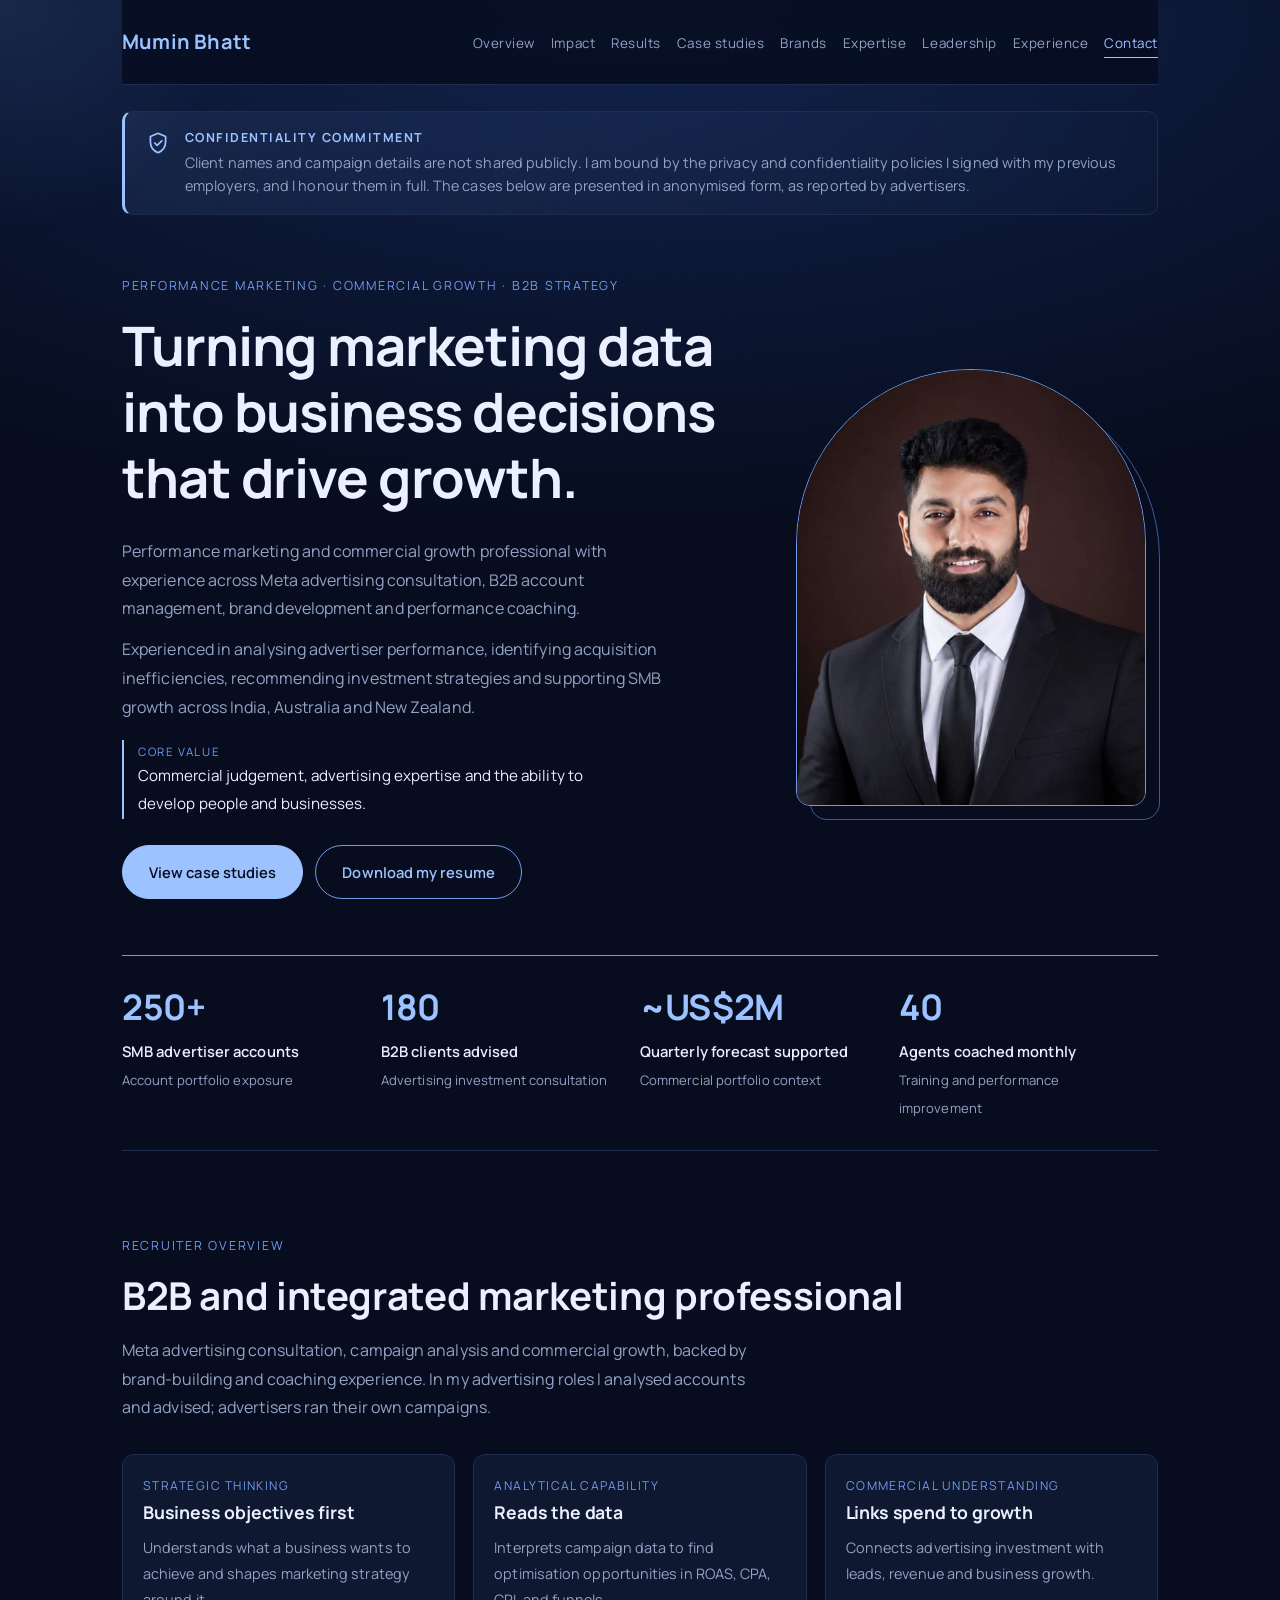
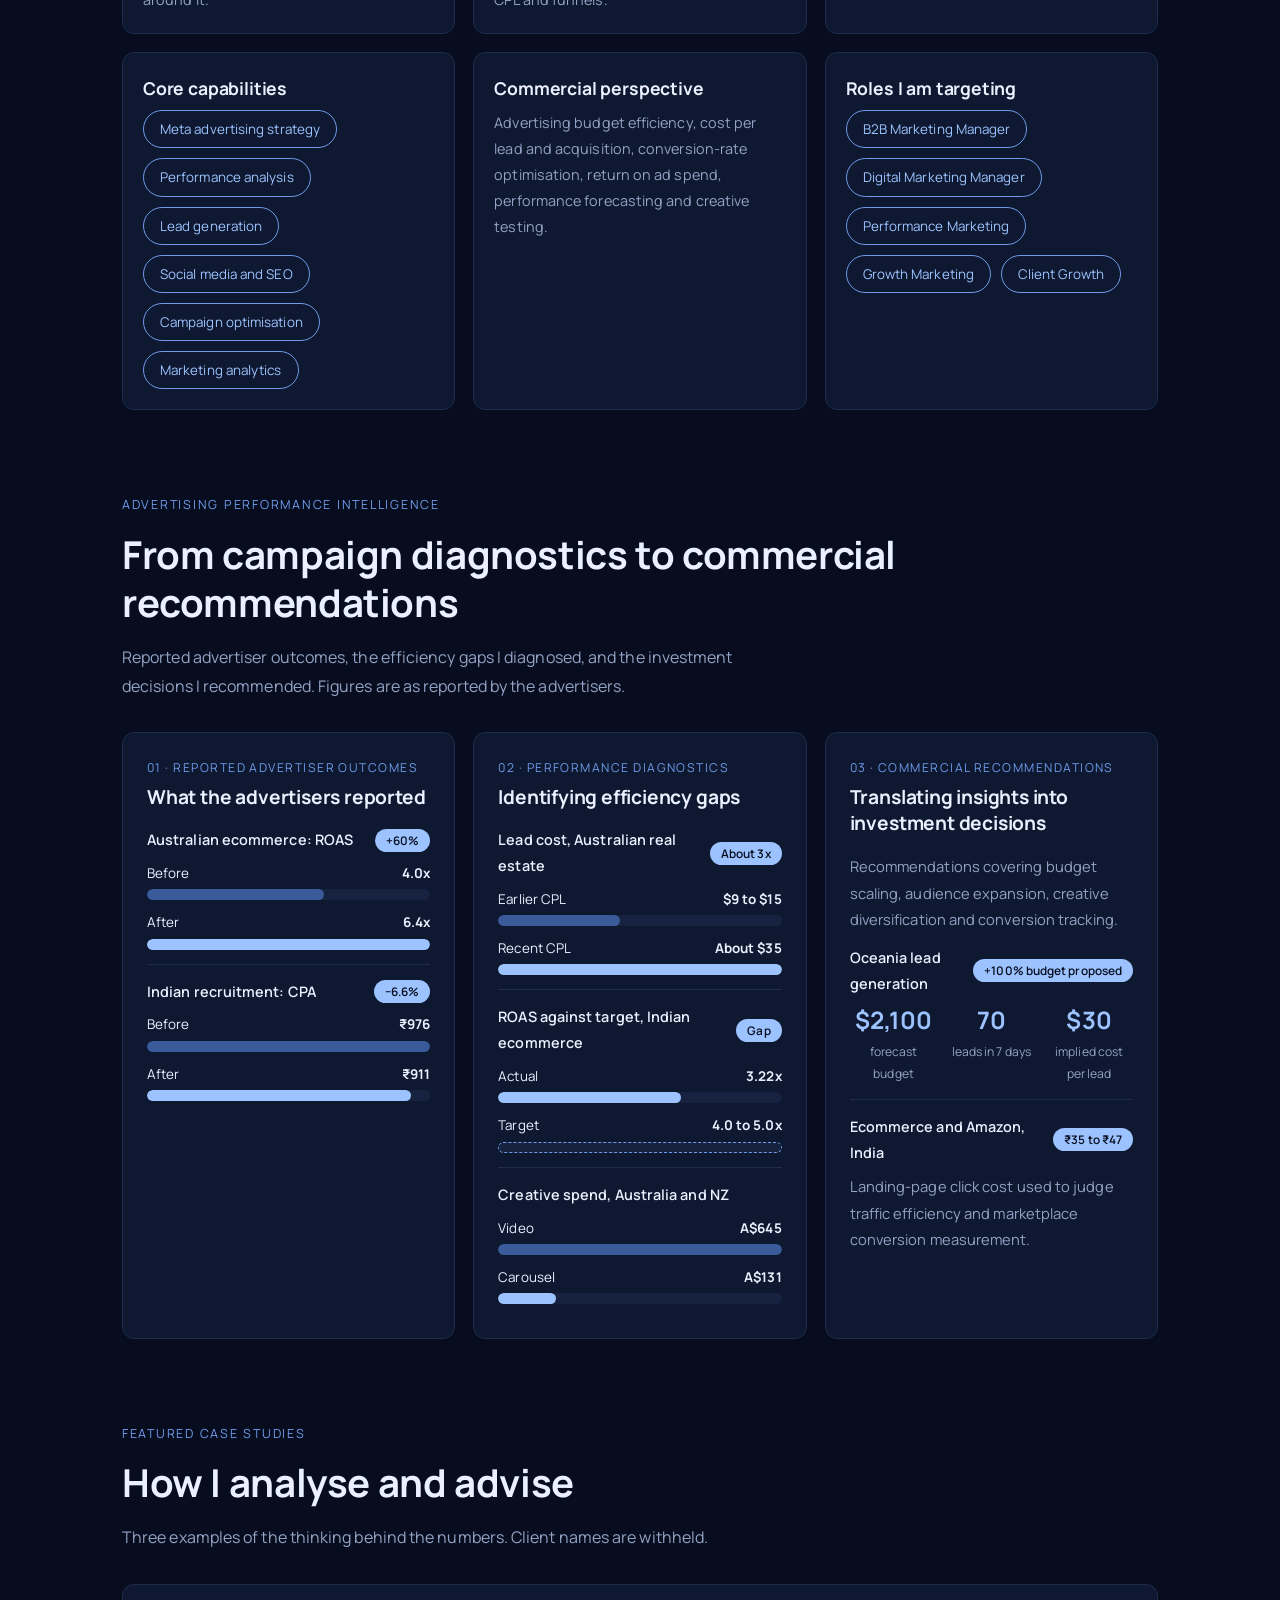
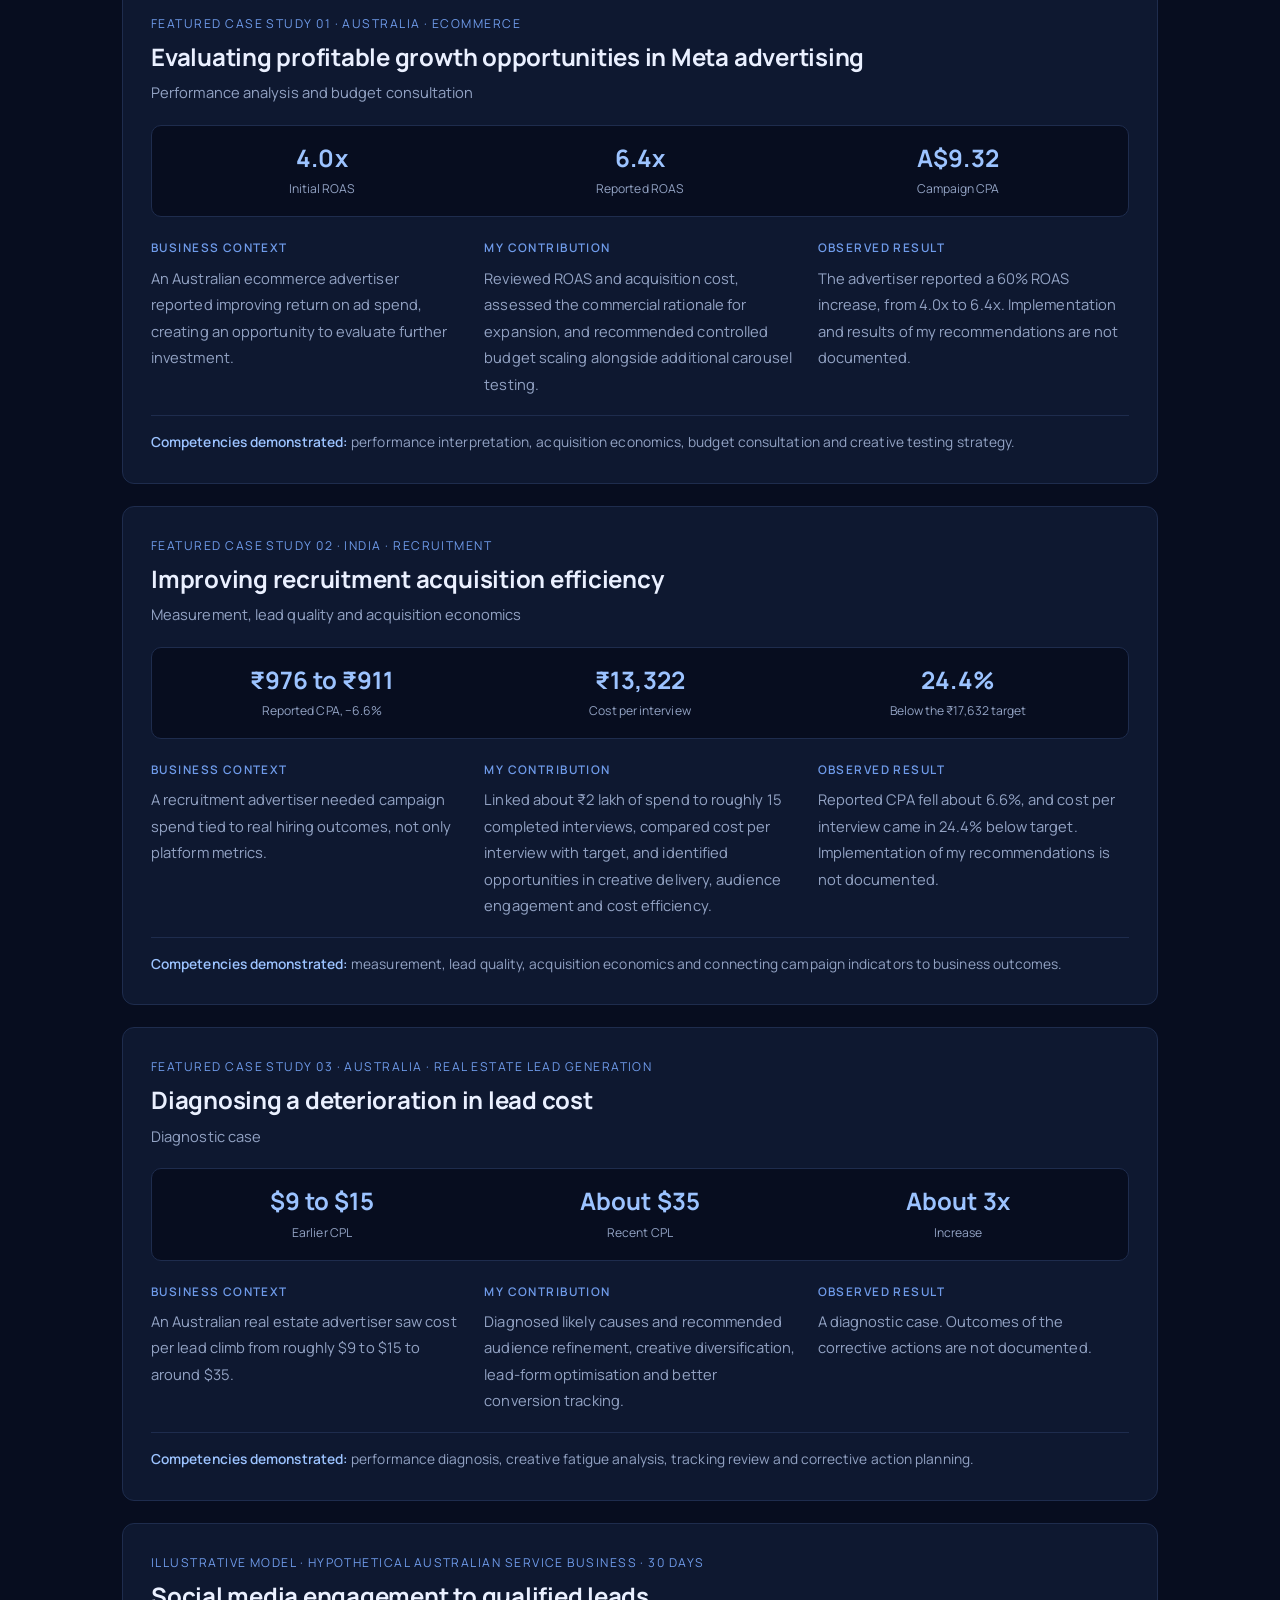
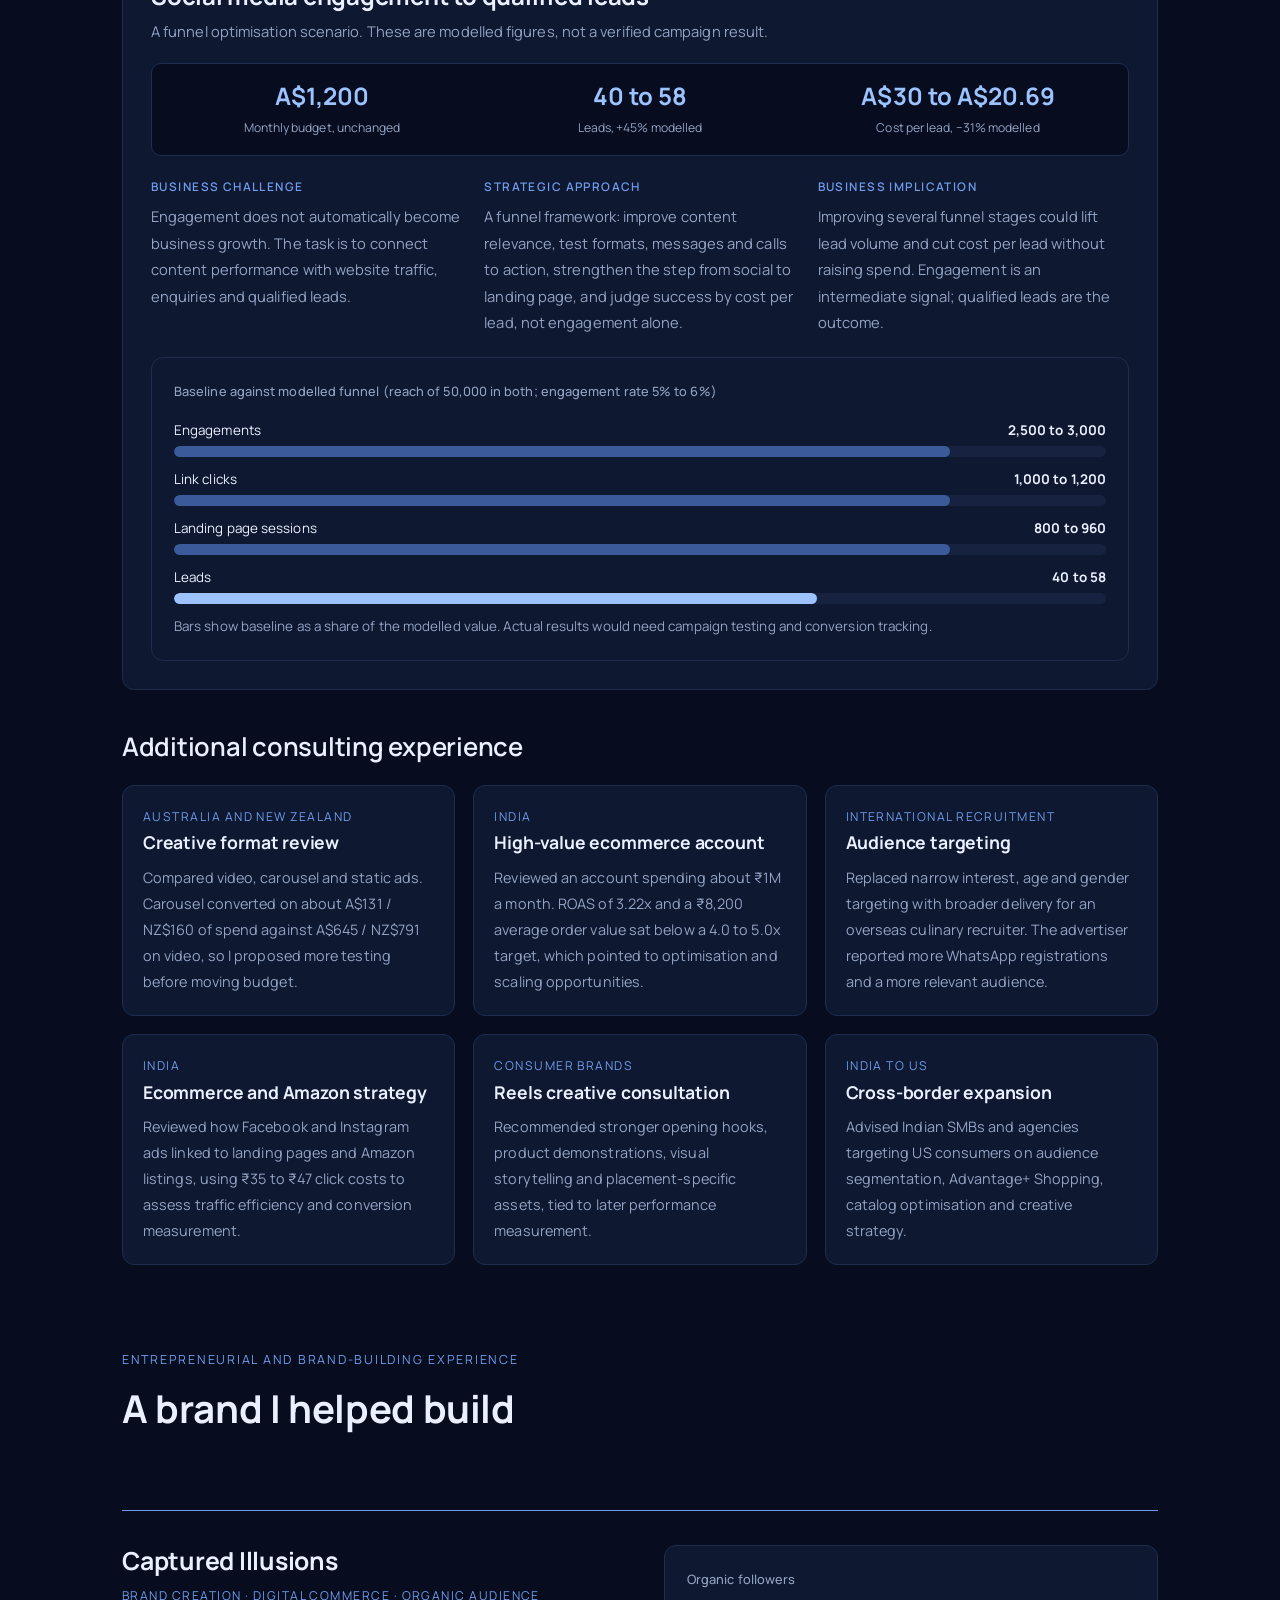
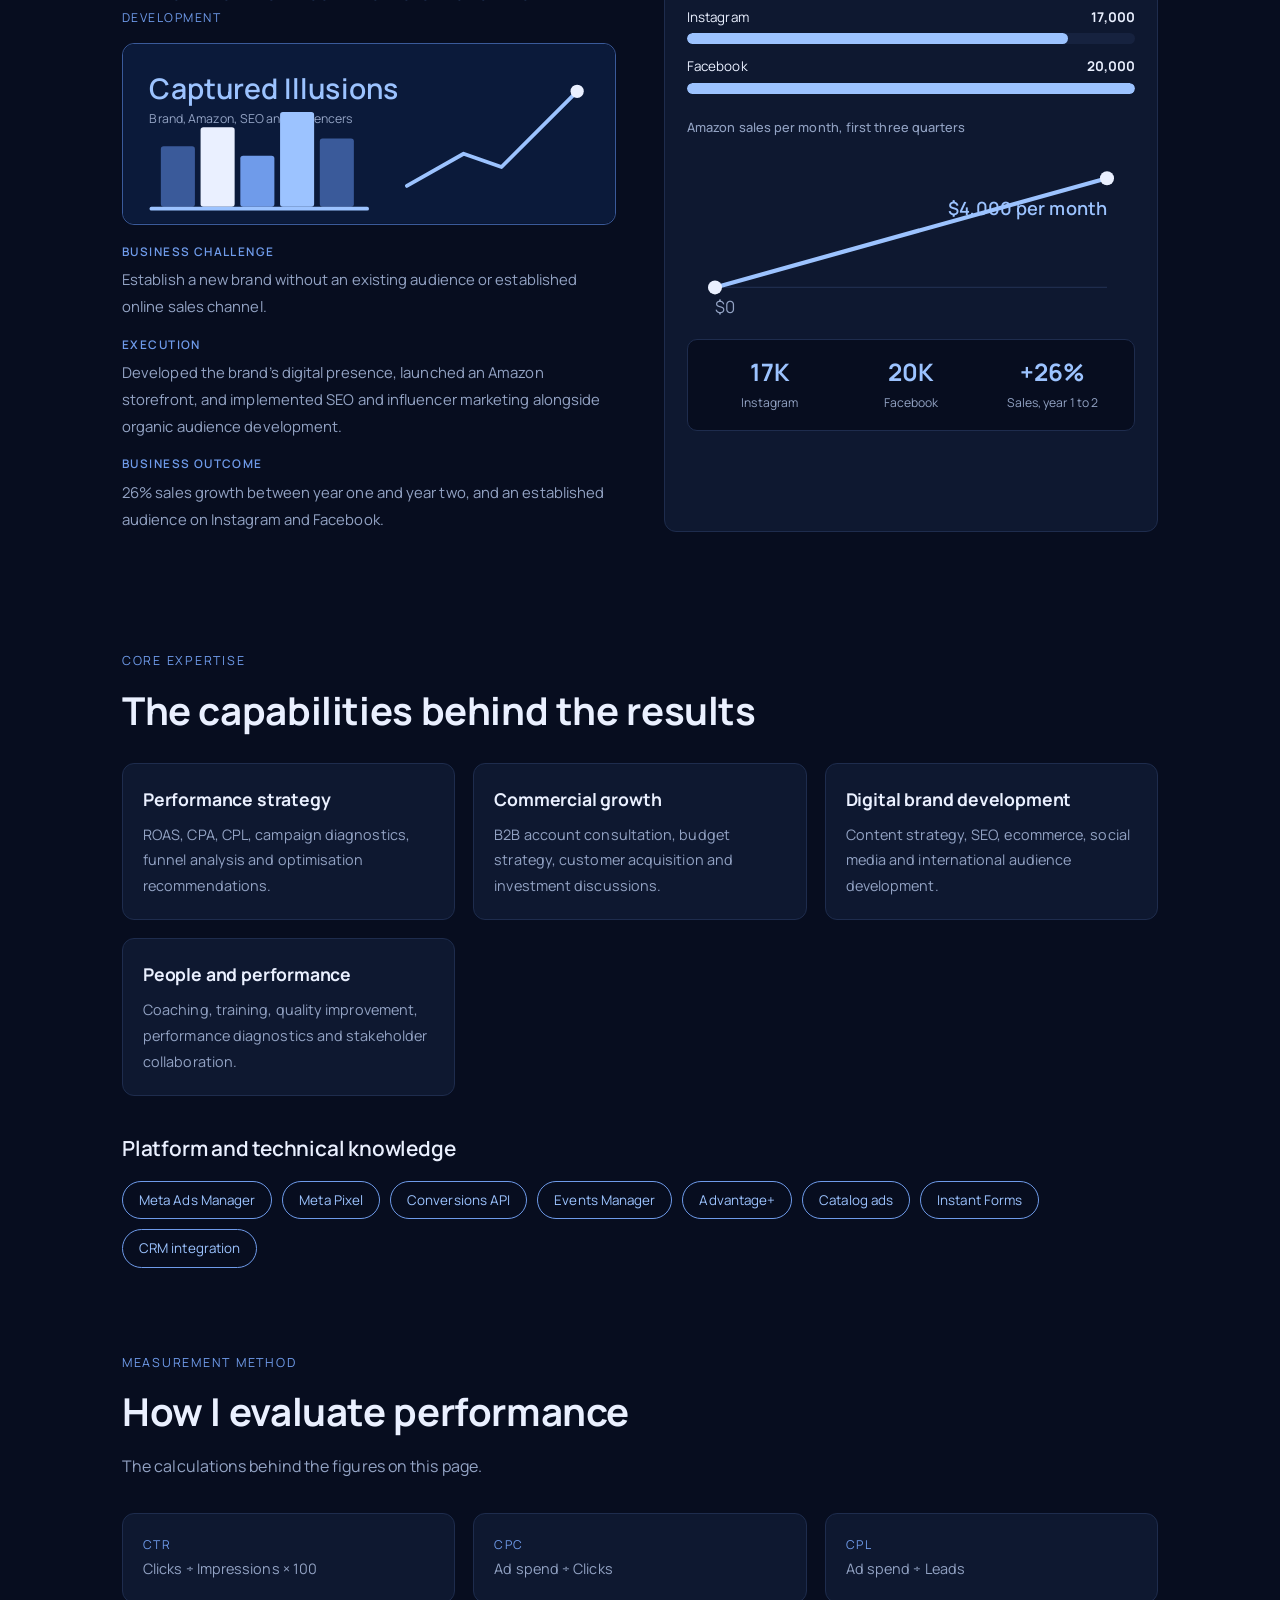
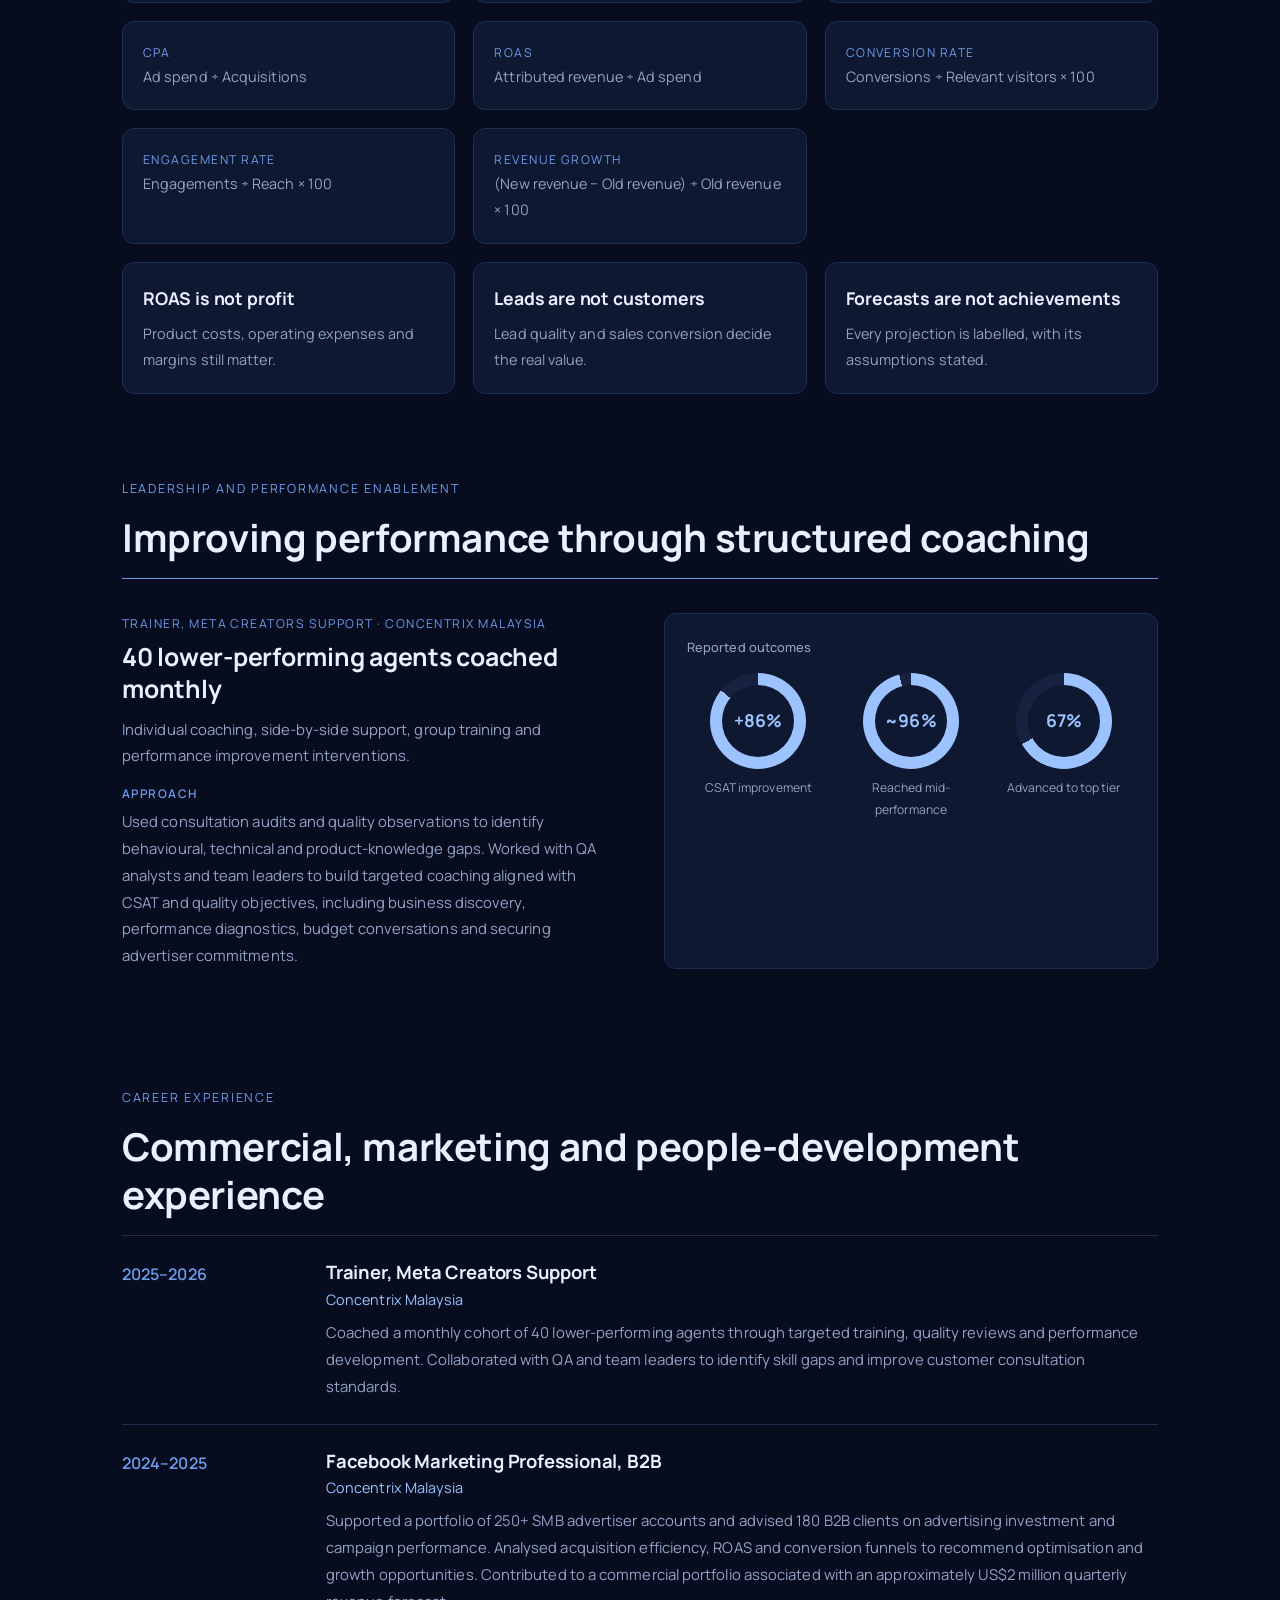
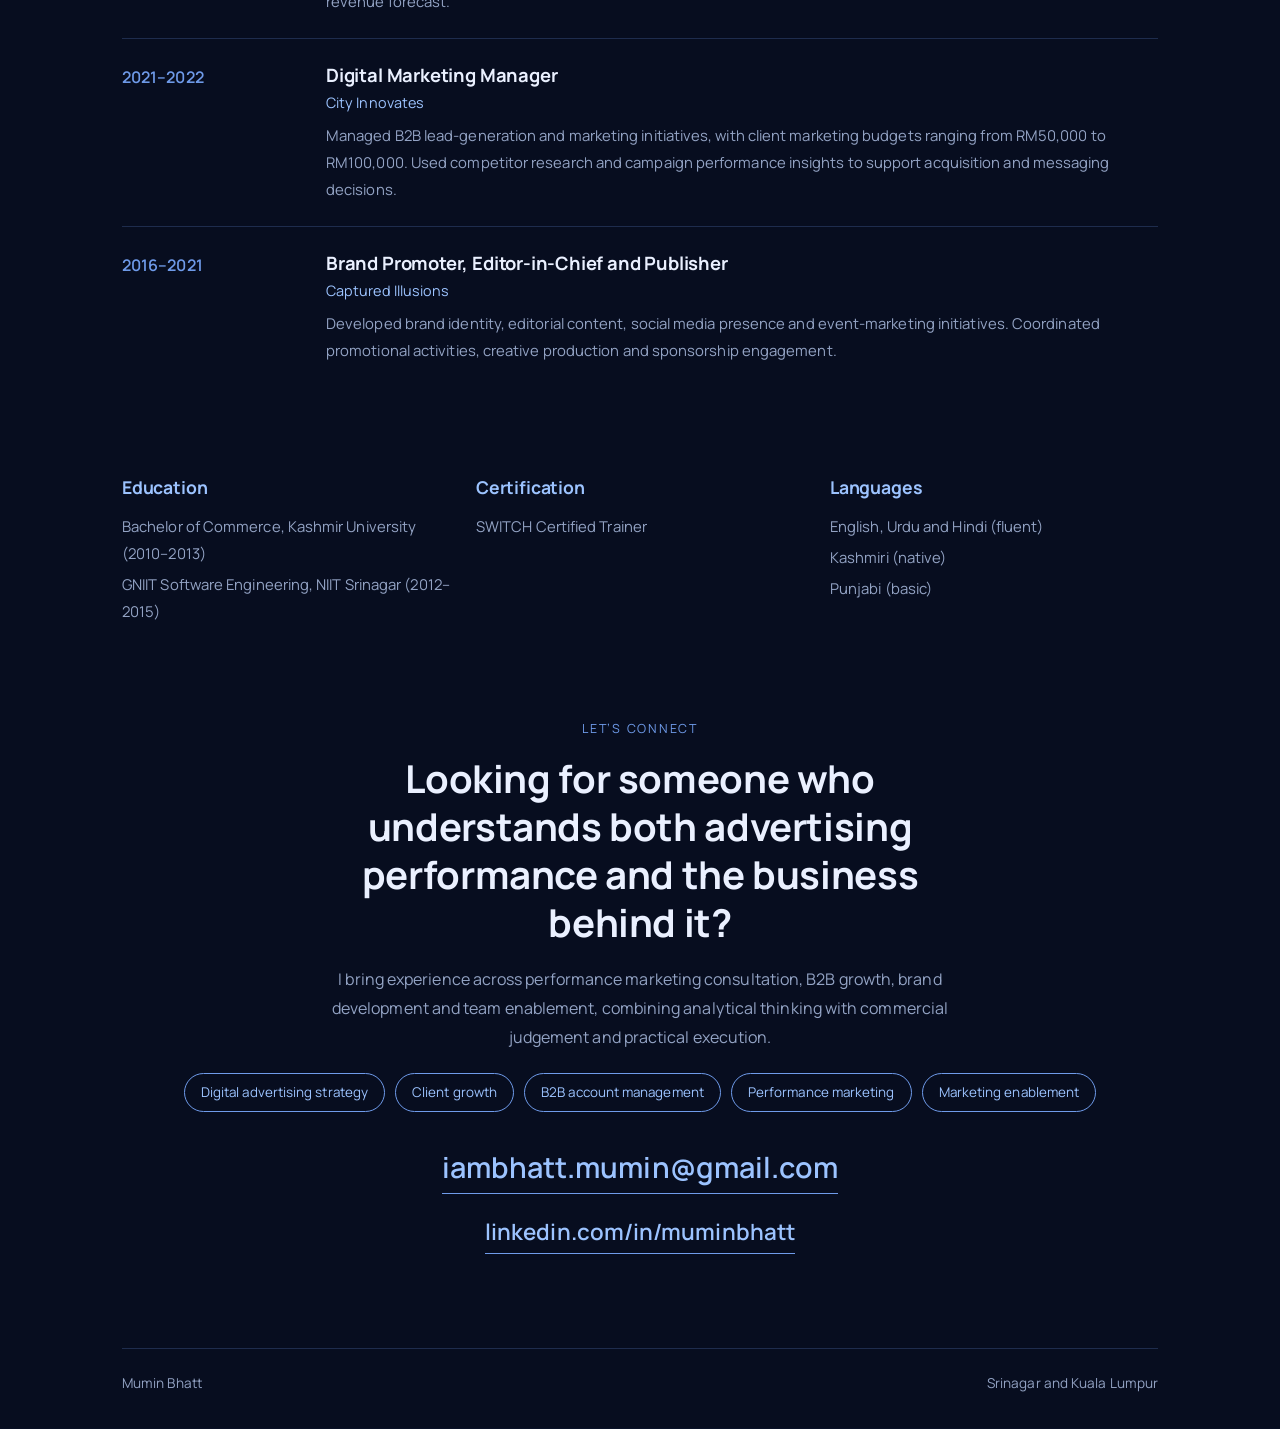
==== commit b2230853: "Link resume download button to PDF" ====
--- a/index.html
+++ b/index.html
@@ -194,7 +194,7 @@
     <div class="core"><span>Core value</span>Commercial judgement, advertising expertise and the ability to develop people and businesses.</div>
     <div class="btns">
       <a class="btn p" href="#cases">View case studies</a>
-      <a class="btn" href="https://wa.me/60175759879?text=Hi%20Mumin%2C%20I%27d%20like%20to%20request%20your%20resume." target="_blank" rel="noopener">Request my resume</a>
+      <a class="btn" href="Mumin_Bhatt_Resume.pdf" download="Mumin_Bhatt_Resume.pdf">Download my resume</a>
     </div>
   </div>
   <div class="photo"><img src="[data-uri]" alt="Portrait of Mumin Bhatt in a black suit" width="520" height="650"></div>
